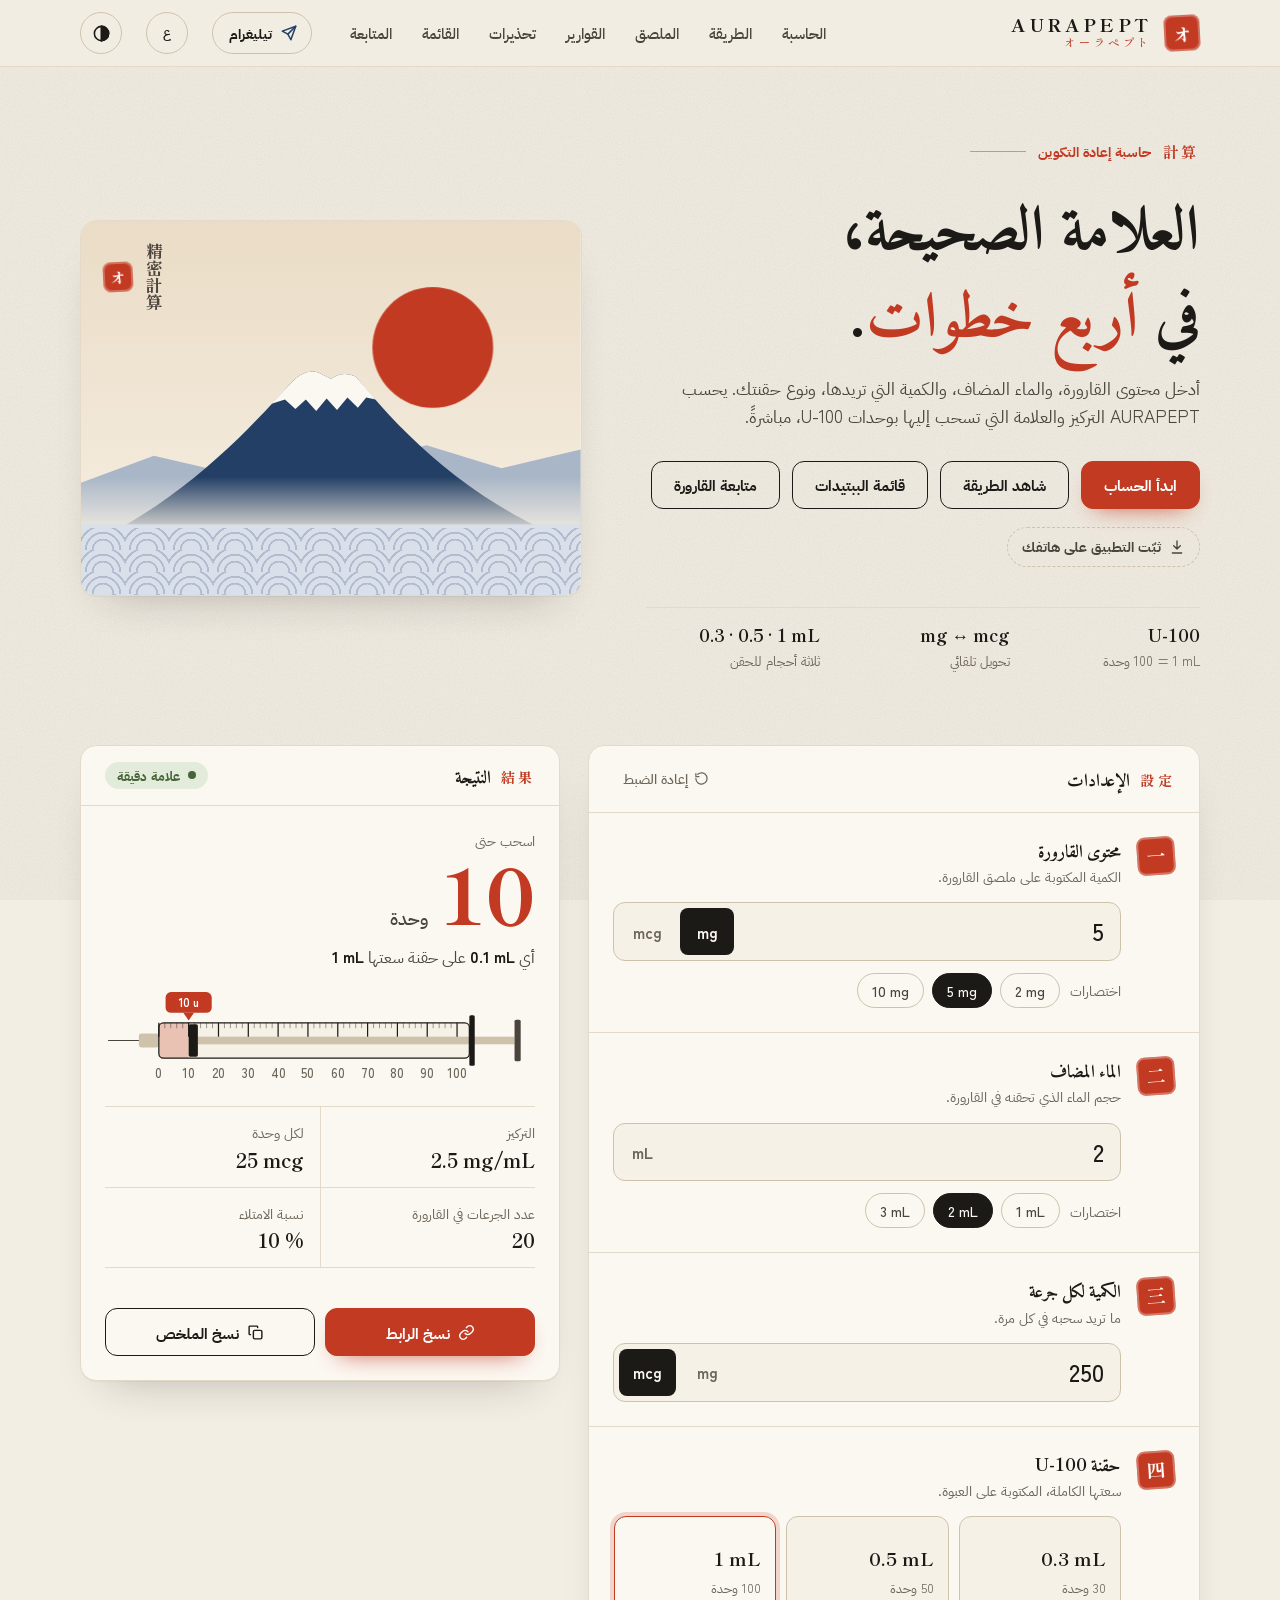
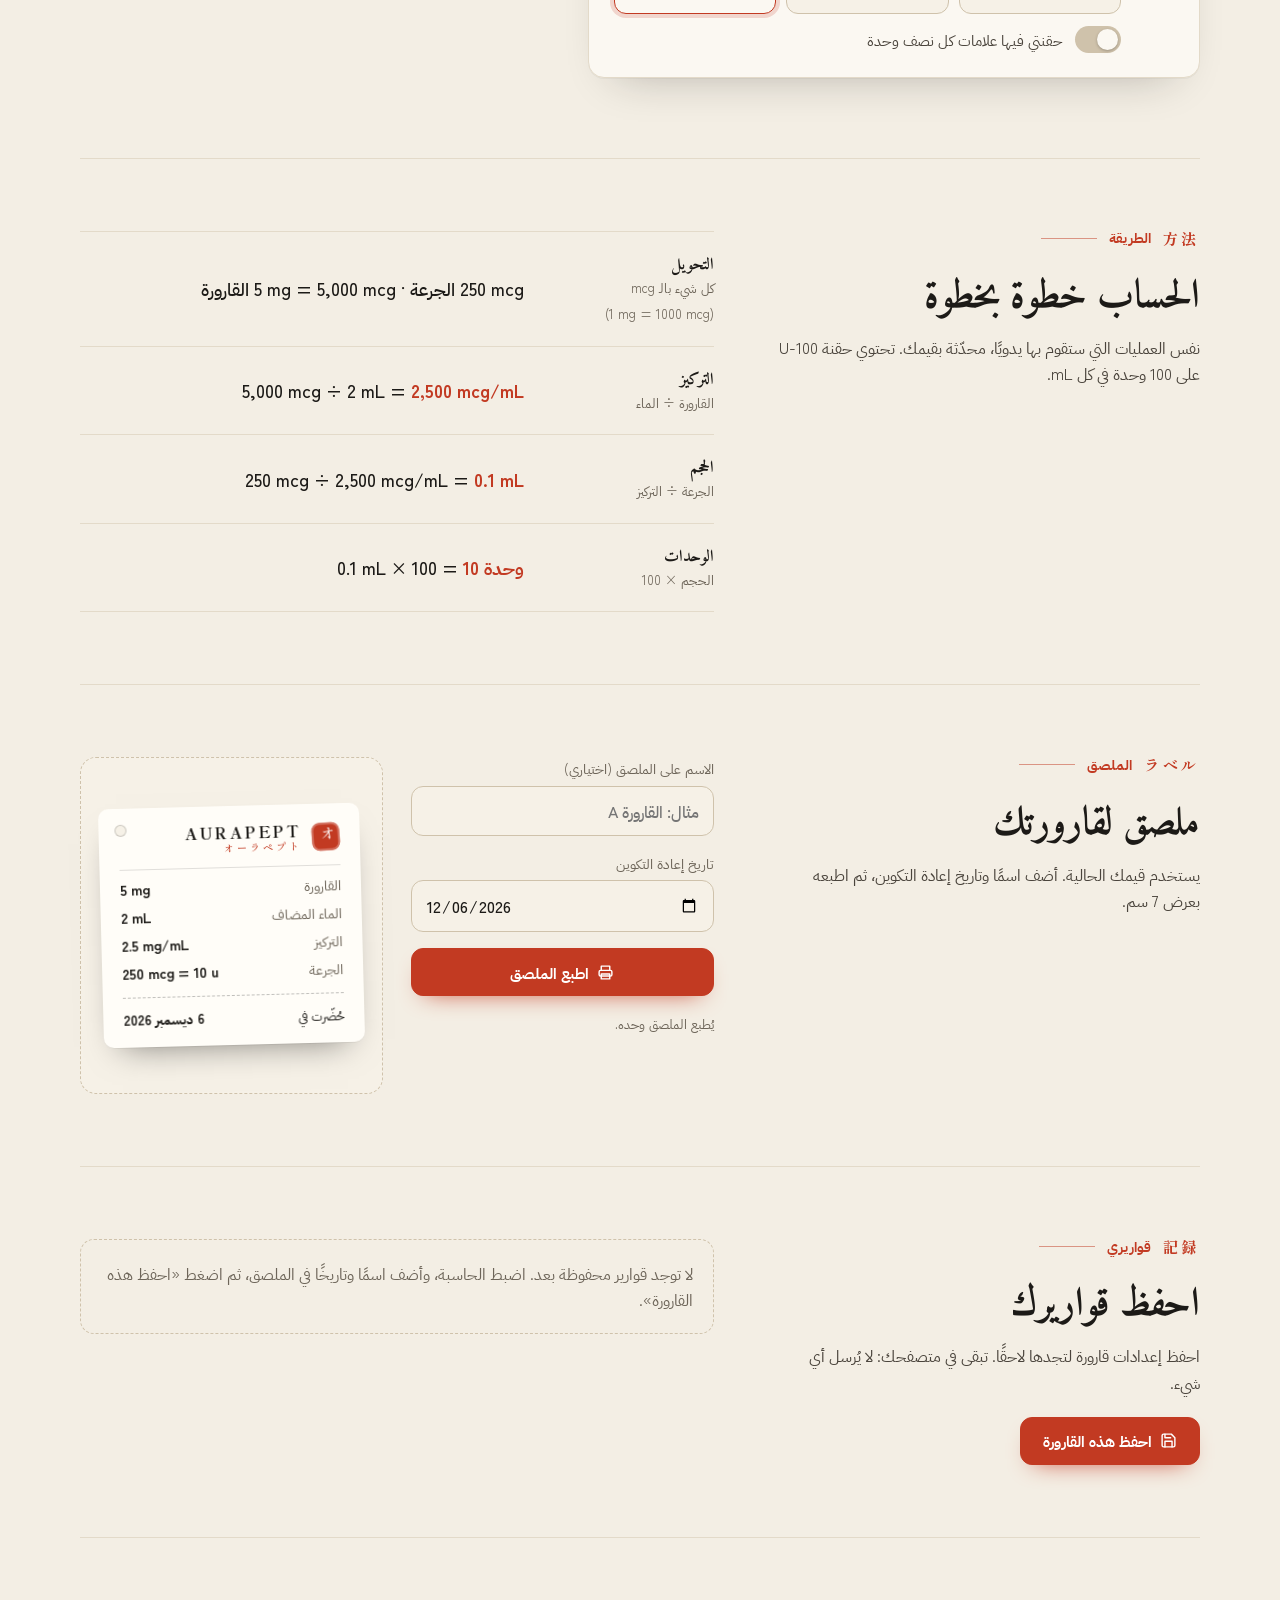
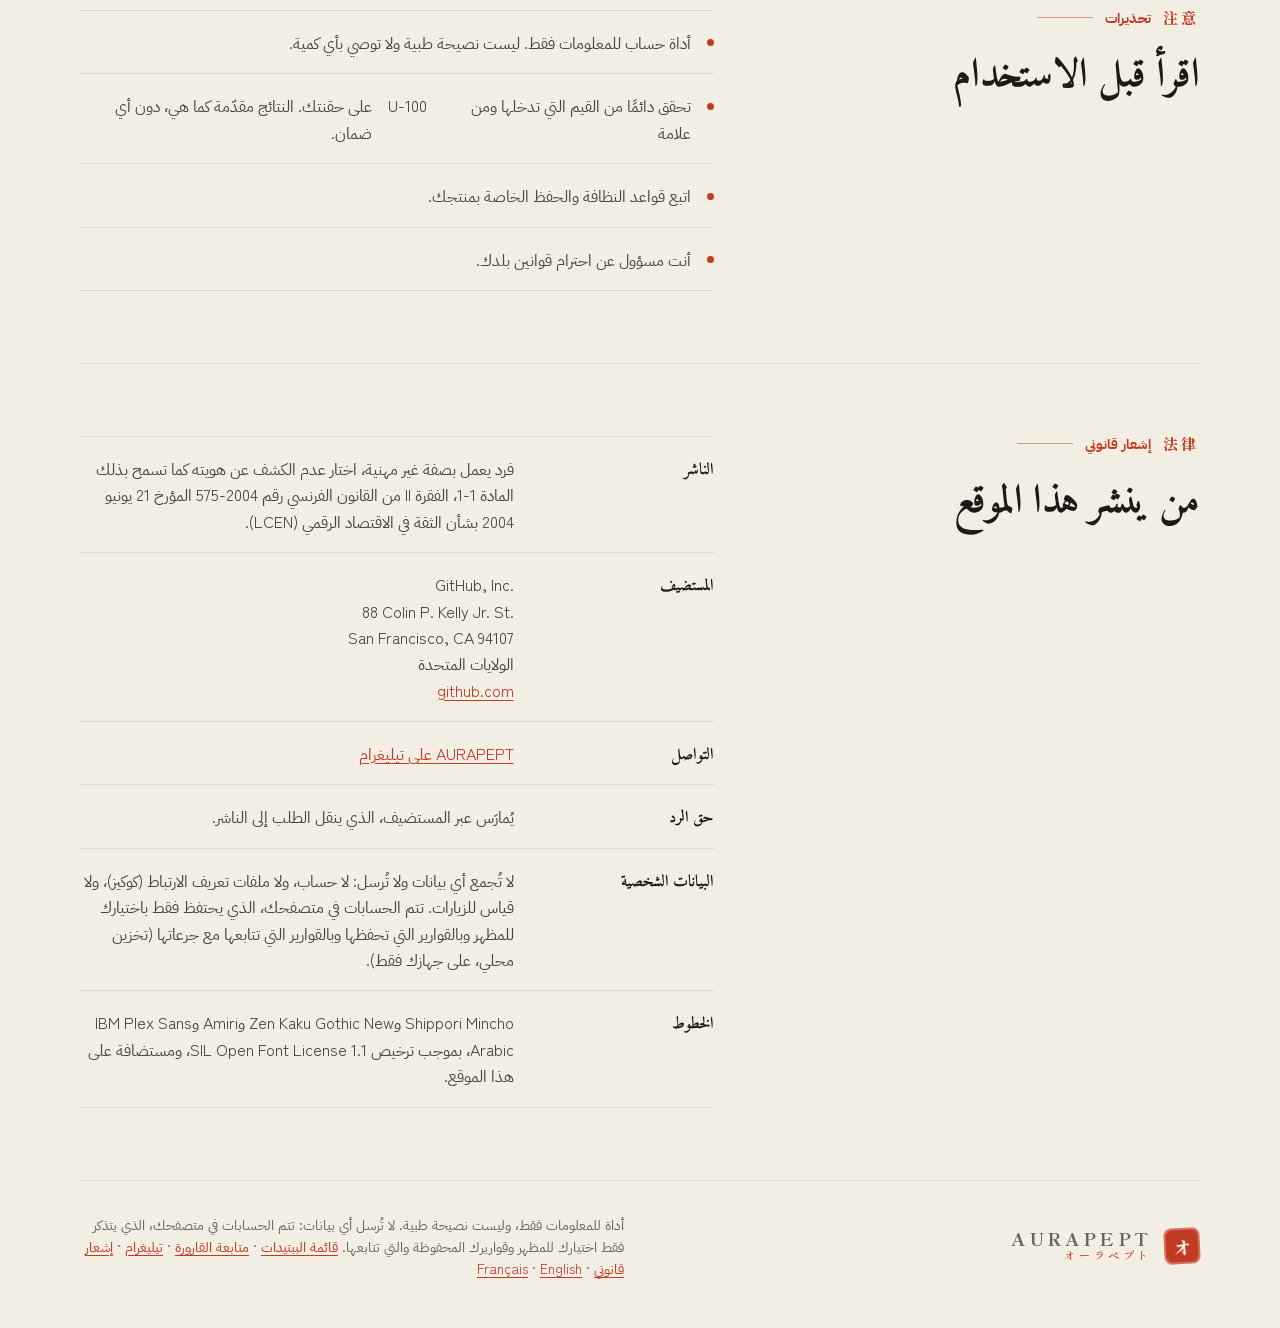
==== ar/index.html @ 14b3db2f "Nouvelle page « Suivi de fiole » (FR / EN / AR) : fiole interactive, prises et reste - /suivi/, /en/" ====
<!doctype html>
<html lang="ar" dir="rtl">
<head>
<meta charset="utf-8">
<meta name="viewport" content="width=device-width, initial-scale=1, viewport-fit=cover">
<title>AURAPEPT · الحاسبة</title>
<meta name="description" content="حاسبة AURAPEPT لإعادة تكوين الببتيدات: التركيز والعلامة التي يجب السحب إليها على حقنة U-100.">
<meta http-equiv="Content-Security-Policy" content="default-src 'none'; script-src 'self'; style-src 'self'; font-src 'self'; img-src 'self' data:; manifest-src 'self'; worker-src 'self'; base-uri 'none'; form-action 'none'; upgrade-insecure-requests">
<meta name="referrer" content="strict-origin-when-cross-origin">
<meta name="theme-color" content="#f3eee4" media="(prefers-color-scheme: light)">
<meta name="theme-color" content="#0f1117" media="(prefers-color-scheme: dark)">
<link rel="canonical" href="https://aurapept.github.io/ar/">
<link rel="alternate" hreflang="fr" href="https://aurapept.github.io/">
<link rel="alternate" hreflang="en" href="https://aurapept.github.io/en/">
<link rel="alternate" hreflang="ar" href="https://aurapept.github.io/ar/">
<link rel="alternate" hreflang="x-default" href="https://aurapept.github.io/">
<meta property="og:type" content="website">
<meta property="og:site_name" content="AURAPEPT">
<meta property="og:locale" content="ar_AR">
<meta property="og:locale:alternate" content="fr_FR">
<meta property="og:locale:alternate" content="en_US">
<meta property="og:title" content="AURAPEPT · حاسبة إعادة التكوين">
<meta property="og:description" content="العلامة الصحيحة على حقنة U-100 في أربع خطوات: التركيز والحجم والوحدات التي تسحبها.">
<meta property="og:url" content="https://aurapept.github.io/ar/">
<meta property="og:image" content="https://aurapept.github.io/assets/og-share-ar.png">
<meta property="og:image:type" content="image/png">
<meta property="og:image:width" content="1200">
<meta property="og:image:height" content="630">
<meta property="og:image:alt" content="شعار AURAPEPT وجبل فوجي عند شروق الشمس، حاسبة إعادة التكوين">
<meta name="twitter:card" content="summary_large_image">
<meta name="twitter:image" content="https://aurapept.github.io/assets/og-share-ar.png">
<link rel="icon" href="../assets/favicon-32.png" sizes="32x32" type="image/png">
<link rel="apple-touch-icon" href="../assets/apple-touch-icon.png">
<link rel="manifest" href="/ar/manifest.webmanifest">
<meta name="apple-mobile-web-app-title" content="AURAPEPT">
<meta name="mobile-web-app-capable" content="yes">
<meta name="apple-mobile-web-app-capable" content="yes">
<link rel="preload" href="../assets/fonts/ibm-plex-sans-arabic-400.woff2" as="font" type="font/woff2" crossorigin>
<link rel="preload" href="../assets/fonts/amiri-700.woff2" as="font" type="font/woff2" crossorigin>
<link rel="preload" href="../assets/fonts/shippori-mincho-800.woff2" as="font" type="font/woff2" crossorigin>
<script src="../assets/theme.js"></script>
<link rel="stylesheet" href="../assets/style.css">
</head>
<body>

<header class="topbar">
  <div class="wrap">
    <a class="brand" href="#top" aria-label="AURAPEPT، العودة إلى الأعلى">
      <span class="seal" aria-hidden="true">オ</span>
      <span><span class="brand-name">AURAPEPT</span><span class="brand-kana">オーラペプト</span></span>
    </a>
    <nav class="nav" aria-label="الأقسام">
      <a href="#calculateur">الحاسبة</a>
      <a href="#methode">الطريقة</a>
      <a href="#etiquette">الملصق</a>
      <a href="#flacons">القوارير</a>
      <a href="#avertissements">تحذيرات</a>
      <a href="peptides/">القائمة</a>
      <a href="suivi/">المتابعة</a>
    </nav>
    <a class="tg-btn" href="https://t.me/+9vQsCb7qMOgwNDRk" target="_blank" rel="noopener noreferrer" aria-label="انضم إلى AURAPEPT على تيليغرام (علامة تبويب جديدة)">
      <svg viewBox="0 0 24 24" aria-hidden="true"><path d="M21 3 10.5 13.5"/><path d="M21 3 14.5 21l-4-7.5L3 9.5 21 3Z"/></svg><span>تيليغرام</span>
    </a>
    <details class="lang" id="langMenu">
      <summary class="lang-btn" aria-label="اللغة: العربية. تغيير اللغة" title="تغيير اللغة">ع</summary>
      <ul class="lang-list">
        <li><a href="../" hreflang="fr" lang="fr">Français</a></li>
        <li><a href="../en/" hreflang="en" lang="en">English</a></li>
        <li><a href="./" hreflang="ar" lang="ar" dir="rtl" aria-current="page">العربية</a></li>
      </ul>
    </details>
    <button class="icon-btn" id="themeBtn" type="button" aria-label="المظهر"></button>
  </div>
</header>

<main class="wrap" id="top">
  <noscript><p class="noscript">تحتاج الحاسبة إلى JavaScript. فعّله في متصفحك لرؤية النتائج.</p></noscript>
  <section class="hero">
    <div>
      <p class="eyebrow"><span class="jp">計算</span>حاسبة إعادة التكوين</p>
      <h1>العلامة الصحيحة، في <em>أربع خطوات</em>.</h1>
      <p class="lead">أدخل محتوى القارورة، والماء المضاف، والكمية التي تريدها، ونوع حقنتك. يحسب AURAPEPT التركيز والعلامة التي تسحب إليها بوحدات <bdi dir="ltr">U-100</bdi>، مباشرةً.</p>
      <div class="cta" id="heroCta">
        <a class="btn btn-primary" href="#calculateur">ابدأ الحساب</a>
        <a class="btn" href="#methode">شاهد الطريقة</a>
        <a class="btn" href="peptides/">قائمة الببتيدات</a>
        <a class="btn" href="suivi/">متابعة القارورة</a>
      </div>
      <button class="install-btn" id="installBtn" type="button" hidden>
        <svg viewBox="0 0 24 24" fill="none" stroke="currentColor" stroke-width="2" stroke-linecap="round" stroke-linejoin="round" aria-hidden="true"><path d="M12 3v12M7 10l5 5 5-5"/><path d="M5 21h14"/></svg>
        ثبّت التطبيق على هاتفك
      </button>
      <ul class="facts">
        <li><b>U-100</b><span><bdi dir="ltr">1 mL</bdi> = 100 وحدة</span></li>
        <li><b>mg ↔ mcg</b><span>تحويل تلقائي</span></li>
        <li><b><bdi dir="ltr">0.3 · 0.5 · 1 mL</bdi></b><span>ثلاثة أحجام للحقن</span></li>
      </ul>
    </div>
    <figure class="art" aria-hidden="true">
      <svg viewBox="0 0 480 360" preserveAspectRatio="xMidYMax slice">
        <defs>
          <linearGradient id="sky" x1="0" y1="0" x2="0" y2="1">
            <stop offset="0" class="st-sky-top"/>
            <stop offset="1" class="st-sky-bottom"/>
          </linearGradient>
          <linearGradient id="mist" x1="0" y1="0" x2="0" y2="1">
            <stop offset="0" class="st-mist-0"/>
            <stop offset="1" class="st-mist-1"/>
          </linearGradient>
        </defs>
        <rect width="480" height="360" fill="url(#sky)"/>
        <circle class="sun" cx="338" cy="122" r="58"/>
        <path d="M0 252 L70 226 L130 240 L196 212 L262 234 L332 216 L404 238 L480 220 L480 300 L0 300 Z" class="ar-far"/>
        <path d="M30 300 C110 256 162 200 200 158 Q214 142 228 146 L240 152 Q252 144 264 150 C302 196 356 256 450 300 Z" class="ar-fuji"/>
        <path d="M200 158 Q214 142 228 146 L240 152 Q252 144 264 150 C270 157 276 164 283 172 L274 170 L266 180 L256 170 L246 182 L236 171 L226 183 L216 172 L206 181 L196 172 L183 176 C189 170 194 164 200 158 Z" class="ar-snow"/>
        <rect x="0" y="246" width="480" height="54" fill="url(#mist)"/>
        <rect x="0" y="292" width="480" height="68" class="ar-sea"/>
      </svg>
      <div class="waves"></div>
      <div class="art-tag"><span>精密計算</span><span class="seal">オ</span></div>
    </figure>
  </section>

  <section class="calc" id="calculateur" aria-label="الحاسبة">
    <div class="panel">
      <div class="panel-head">
        <h2 class="panel-title"><span class="jp">設定</span>الإعدادات</h2>
        <button class="link-btn" id="reset" type="button">
          <svg viewBox="0 0 24 24" fill="none" stroke="currentColor" stroke-width="2" stroke-linecap="round" stroke-linejoin="round" aria-hidden="true"><path d="M3 12a9 9 0 1 0 3-6.7"/><path d="M3 4v5h5"/></svg>
          إعادة الضبط
        </button>
      </div>
      <ol class="steps">
        <li class="step">
          <div class="step-top">
            <span class="hanko" aria-hidden="true">一</span>
            <div><h3 id="lblVial">محتوى القارورة</h3><p>الكمية المكتوبة على ملصق القارورة.</p></div>
          </div>
          <div class="step-body">
            <div class="field">
              <input id="vial" type="text" inputmode="decimal" autocomplete="off" value="5" aria-labelledby="lblVial">
              <div class="seg" data-group="vialUnit" role="group" aria-label="وحدة القارورة">
                <button type="button" data-v="mg" aria-pressed="true">mg</button>
                <button type="button" data-v="mcg" aria-pressed="false">mcg</button>
              </div>
            </div>
            <div class="chips">
              <span class="k">اختصارات</span>
              <button type="button" class="chip" data-preset="vial" data-value="2" data-unit="mg"><bdi dir="ltr">2 mg</bdi></button>
              <button type="button" class="chip" data-preset="vial" data-value="5" data-unit="mg"><bdi dir="ltr">5 mg</bdi></button>
              <button type="button" class="chip" data-preset="vial" data-value="10" data-unit="mg"><bdi dir="ltr">10 mg</bdi></button>
            </div>
          </div>
        </li>
        <li class="step">
          <div class="step-top">
            <span class="hanko" aria-hidden="true">二</span>
            <div><h3 id="lblWater">الماء المضاف</h3><p>حجم الماء الذي تحقنه في القارورة.</p></div>
          </div>
          <div class="step-body">
            <div class="field">
              <input id="water" type="text" inputmode="decimal" autocomplete="off" value="2" aria-labelledby="lblWater">
              <span class="suffix">mL</span>
            </div>
            <div class="chips">
              <span class="k">اختصارات</span>
              <button type="button" class="chip" data-preset="water" data-value="1"><bdi dir="ltr">1 mL</bdi></button>
              <button type="button" class="chip" data-preset="water" data-value="2"><bdi dir="ltr">2 mL</bdi></button>
              <button type="button" class="chip" data-preset="water" data-value="3"><bdi dir="ltr">3 mL</bdi></button>
            </div>
          </div>
        </li>
        <li class="step">
          <div class="step-top">
            <span class="hanko" aria-hidden="true">三</span>
            <div><h3 id="lblDose">الكمية لكل جرعة</h3><p>ما تريد سحبه في كل مرة.</p></div>
          </div>
          <div class="step-body">
            <div class="field">
              <input id="dose" type="text" inputmode="decimal" autocomplete="off" value="250" aria-labelledby="lblDose">
              <div class="seg" data-group="doseUnit" role="group" aria-label="وحدة الجرعة">
                <button type="button" data-v="mg" aria-pressed="false">mg</button>
                <button type="button" data-v="mcg" aria-pressed="true">mcg</button>
              </div>
            </div>
          </div>
        </li>
        <li class="step">
          <div class="step-top">
            <span class="hanko" aria-hidden="true">四</span>
            <div><h3>حقنة U-100</h3><p>سعتها الكاملة، المكتوبة على العبوة.</p></div>
          </div>
          <div class="step-body">
            <div class="syr-opts" data-group="syringe" role="group" aria-label="سعة الحقنة">
              <button type="button" class="syr-opt" data-v="0.3" aria-pressed="false">
                <span class="mini"><i></i></span><b><bdi dir="ltr">0.3 mL</bdi></b><span>30 وحدة</span>
              </button>
              <button type="button" class="syr-opt" data-v="0.5" aria-pressed="false">
                <span class="mini"><i></i></span><b><bdi dir="ltr">0.5 mL</bdi></b><span>50 وحدة</span>
              </button>
              <button type="button" class="syr-opt" data-v="1" aria-pressed="true">
                <span class="mini"><i></i></span><b><bdi dir="ltr">1 mL</bdi></b><span>100 وحدة</span>
              </button>
            </div>
            <label class="switch"><input id="half" type="checkbox"> حقنتي فيها علامات كل نصف وحدة</label>
          </div>
        </li>
      </ol>
    </div>

    <section class="panel result" id="resultat" aria-labelledby="resTitle">
      <div class="panel-head">
        <h2 class="panel-title" id="resTitle"><span class="jp">結果</span>النتيجة</h2>
        <span class="pill" id="status" data-tone="idle">في الانتظار</span>
      </div>
      <div class="result-body">
        <div>
          <p class="sr-only" id="srResult" aria-live="polite"></p>
          <p class="draw-k">اسحب حتى</p>
          <p class="big"><span id="units">—</span><small>وحدة</small></p>
          <p class="draw-sub">أي <b id="ml">—</b> على حقنة سعتها <b id="capText">1 mL</b></p>
        </div>
        <svg id="syr" viewBox="0 0 560 126" role="img" aria-labelledby="syrTitle">
          <title id="syrTitle">حقنة مملوءة حتى العلامة المحسوبة</title>
          <defs><clipPath id="barrelClip"><rect x="70" y="44" width="404" height="46" rx="6"/></clipPath></defs>
          <line x1="4" y1="67" x2="46" y2="67" class="needle"/>
          <rect x="44" y="58" width="26" height="18" rx="3" class="hub"/>
          <rect x="70" y="44" width="404" height="46" rx="6" class="barrel-bg"/>
          <g clip-path="url(#barrelClip)"><rect id="liquid" x="70" y="44" width="388" height="46" class="liquid"/></g>
          <g id="plunger">
            <rect x="82" y="62" width="412" height="10" class="rod"/>
            <rect x="494" y="40" width="8" height="54" rx="2" class="thumb"/>
            <rect x="70" y="46" width="12" height="42" rx="2" class="stopper"/>
          </g>
          <g id="scale"></g>
          <rect x="70" y="44" width="404" height="46" rx="6" class="barrel"/>
          <rect x="474" y="34" width="7" height="66" rx="2" class="flange"/>
          <g id="pointer"><path d="M70 41 l-7 -10 h14 z" class="marker-fill"/></g>
          <g id="marker">
            <rect id="markerBox" x="-26" y="4" width="52" height="27" rx="7" class="marker-fill"/>
            <text id="markerText" x="0" y="23" class="marker-text">—</text>
          </g>
        </svg>
        <dl class="stats">
          <div><dt>التركيز</dt><dd id="conc">—</dd></div>
          <div><dt>لكل وحدة</dt><dd id="perUnit">—</dd></div>
          <div><dt>عدد الجرعات في القارورة</dt><dd id="count">—</dd></div>
          <div><dt>نسبة الامتلاء</dt><dd id="fillPct">—</dd></div>
        </dl>
        <ul class="notes" id="notes" hidden></ul>
        <div class="actions">
          <button class="btn btn-primary" id="copyLink" type="button">
            <svg viewBox="0 0 24 24" fill="none" stroke="currentColor" stroke-width="2" stroke-linecap="round" stroke-linejoin="round" aria-hidden="true"><path d="M10 13a5 5 0 0 0 7.5.5l3-3a5 5 0 0 0-7-7l-1.7 1.7"/><path d="M14 11a5 5 0 0 0-7.5-.5l-3 3a5 5 0 0 0 7 7l1.7-1.7"/></svg>
            نسخ الرابط
          </button>
          <button class="btn" id="copySum" type="button">
            <svg viewBox="0 0 24 24" fill="none" stroke="currentColor" stroke-width="2" stroke-linecap="round" stroke-linejoin="round" aria-hidden="true"><rect x="9" y="9" width="12" height="12" rx="2"/><path d="M5 15H4a1 1 0 0 1-1-1V4a1 1 0 0 1 1-1h10a1 1 0 0 1 1 1v1"/></svg>
            نسخ الملخص
          </button>
        </div>
      </div>
    </section>
  </section>

  <section class="section" id="methode">
    <div>
      <p class="eyebrow"><span class="jp">方法</span>الطريقة</p>
      <h2>الحساب خطوة بخطوة</h2>
      <p class="intro">نفس العمليات التي ستقوم بها يدويًا، محدّثة بقيمك. تحتوي حقنة <bdi dir="ltr">U-100</bdi> على 100 وحدة في كل mL.</p>
    </div>
    <ol class="method">
      <li><div class="lbl"><b>التحويل</b><span>كل شيء بالـ mcg (<bdi dir="ltr">1 mg = 1000 mcg</bdi>)</span></div><div class="eq" id="m1">—</div></li>
      <li><div class="lbl"><b>التركيز</b><span>القارورة ÷ الماء</span></div><div class="eq" id="m2">—</div></li>
      <li><div class="lbl"><b>الحجم</b><span>الجرعة ÷ التركيز</span></div><div class="eq" id="m3">—</div></li>
      <li><div class="lbl"><b>الوحدات</b><span>الحجم × 100</span></div><div class="eq" id="m4">—</div></li>
    </ol>
  </section>

  <section class="section" id="etiquette">
    <div>
      <p class="eyebrow"><span class="jp">ラベル</span>الملصق</p>
      <h2>ملصق لقارورتك</h2>
      <p class="intro">يستخدم قيمك الحالية. أضف اسمًا وتاريخ إعادة التكوين، ثم اطبعه بعرض 7 سم.</p>
    </div>
    <div class="label-grid">
      <div class="label-tools">
        <div>
          <label for="labelName">الاسم على الملصق (اختياري)</label>
          <input class="text-field" id="labelName" type="text" maxlength="40" placeholder="مثال: القارورة A" autocomplete="off">
        </div>
        <div>
          <label for="date">تاريخ إعادة التكوين</label>
          <input class="text-field" id="date" type="date">
        </div>
        <button class="btn btn-primary" id="print" type="button">
          <svg viewBox="0 0 24 24" fill="none" stroke="currentColor" stroke-width="2" stroke-linecap="round" stroke-linejoin="round" aria-hidden="true"><path d="M6 9V3h12v6"/><rect x="3" y="9" width="18" height="8" rx="2"/><path d="M6 14h12v7H6z"/></svg>
          اطبع الملصق
        </button>
        <p class="hint">يُطبع الملصق وحده.</p>
      </div>
      <div class="label-stage">
        <div class="label-card" id="labelCard">
          <div class="label-brand">
            <span class="seal" aria-hidden="true">オ</span>
            <div><b>AURAPEPT</b><span>オーラペプト</span></div>
          </div>
          <p class="label-name" id="lName" hidden></p>
          <dl>
            <dt>القارورة</dt><dd id="lVial">—</dd>
            <dt>الماء المضاف</dt><dd id="lWater">—</dd>
            <dt>التركيز</dt><dd id="lConc">—</dd>
            <dt>الجرعة</dt><dd id="lDraw">—</dd>
          </dl>
          <div class="label-date"><span>حُضّرت في</span><b id="lDate">__/__/____</b></div>
        </div>
      </div>
    </div>
  </section>

  <section class="section" id="flacons">
    <div>
      <p class="eyebrow"><span class="jp">記録</span>قواريري</p>
      <h2>احفظ قواريرك</h2>
      <p class="intro">احفظ إعدادات قارورة لتجدها لاحقًا. تبقى في متصفحك: لا يُرسل أي شيء.</p>
      <button class="btn btn-primary" id="saveVial" type="button">
        <svg viewBox="0 0 24 24" fill="none" stroke="currentColor" stroke-width="2" stroke-linecap="round" stroke-linejoin="round" aria-hidden="true"><path d="M19 21H5a2 2 0 0 1-2-2V5a2 2 0 0 1 2-2h11l5 5v11a2 2 0 0 1-2 2z"/><path d="M17 21v-8H7v8M7 3v5h8"/></svg>
        احفظ هذه القارورة
      </button>
    </div>
    <div class="vials">
      <ul class="vial-list" id="vialList"></ul>
      <p class="vial-empty" id="vialEmpty">لا توجد قوارير محفوظة بعد. اضبط الحاسبة، وأضف اسمًا وتاريخًا في الملصق، ثم اضغط «احفظ هذه القارورة».</p>
    </div>
  </section>

  <section class="section" id="avertissements">
    <div>
      <p class="eyebrow"><span class="jp">注意</span>تحذيرات</p>
      <h2>اقرأ قبل الاستخدام</h2>
    </div>
    <ul class="warn-list">
      <li>أداة حساب للمعلومات فقط. ليست نصيحة طبية ولا توصي بأي كمية.</li>
      <li>تحقق دائمًا من القيم التي تدخلها ومن علامة <bdi dir="ltr">U-100</bdi> على حقنتك. النتائج مقدّمة كما هي، دون أي ضمان.</li>
      <li>اتبع قواعد النظافة والحفظ الخاصة بمنتجك.</li>
      <li>أنت مسؤول عن احترام قوانين بلدك.</li>
    </ul>
  </section>

  <section class="section" id="mentions">
    <div>
      <p class="eyebrow"><span class="jp">法律</span>إشعار قانوني</p>
      <h2>من ينشر هذا الموقع</h2>
    </div>
    <dl class="legal">
      <div><dt>الناشر</dt><dd>فرد يعمل بصفة غير مهنية، اختار عدم الكشف عن هويته كما تسمح بذلك المادة 1-1، الفقرة II من القانون الفرنسي رقم 2004-575 المؤرخ 21 يونيو 2004 بشأن الثقة في الاقتصاد الرقمي (LCEN).</dd></div>
      <div><dt>المستضيف</dt><dd><span dir="ltr">GitHub, Inc.<br>88 Colin P. Kelly Jr. St.<br>San Francisco, CA 94107</span><br>الولايات المتحدة<br><a href="https://github.com/">github.com</a></dd></div>
      <div><dt>التواصل</dt><dd><a href="https://t.me/+9vQsCb7qMOgwNDRk" target="_blank" rel="noopener noreferrer">AURAPEPT على تيليغرام</a></dd></div>
      <div><dt>حق الرد</dt><dd>يُمارَس عبر المستضيف، الذي ينقل الطلب إلى الناشر.</dd></div>
      <div><dt>البيانات الشخصية</dt><dd>لا تُجمع أي بيانات ولا تُرسل: لا حساب، ولا ملفات تعريف الارتباط (كوكيز)، ولا قياس للزيارات. تتم الحسابات في متصفحك، الذي يحتفظ فقط باختيارك للمظهر وبالقوارير التي تحفظها وبالقوارير التي تتابعها مع جرعاتها (تخزين محلي، على جهازك فقط).</dd></div>
      <div><dt>الخطوط</dt><dd>Shippori Mincho وZen Kaku Gothic New وAmiri وIBM Plex Sans Arabic، بموجب ترخيص SIL Open Font License 1.1، ومستضافة على هذا الموقع.</dd></div>
    </dl>
  </section>

  <footer class="footer">
    <div class="brand">
      <span class="seal" aria-hidden="true">オ</span>
      <span><span class="brand-name">AURAPEPT</span><span class="brand-kana">オーラペプト</span></span>
    </div>
    <p class="footer-note">أداة للمعلومات فقط، وليست نصيحة طبية. لا تُرسل أي بيانات: تتم الحسابات في متصفحك، الذي يتذكر فقط اختيارك للمظهر وقواريرك المحفوظة والتي تتابعها. <a href="peptides/">قائمة الببتيدات</a> · <a href="suivi/">متابعة القارورة</a> · <a href="https://t.me/+9vQsCb7qMOgwNDRk" target="_blank" rel="noopener noreferrer">تيليغرام</a> · <a href="#mentions">إشعار قانوني</a> · <a href="../" hreflang="fr" lang="fr">Français</a> · <a href="../en/" hreflang="en" lang="en">English</a></p>
  </footer>
</main>

<section class="dock is-hidden" id="dock" aria-label="نتيجة سريعة">
  <div><span class="k">اسحب</span><b id="dockUnits">—</b><span class="ml" id="dockMl"></span></div>
  <a href="#resultat">عرض التفاصيل</a>
</section>
<div class="toast" id="toast" role="status" aria-live="polite"></div>

<script src="../assets/app.js"></script>
</body>
</html>
---- assets/style.css ----
@font-face { font-family: "Shippori Mincho"; font-style: normal; font-weight: 500; font-display: swap; src: url("fonts/shippori-mincho-500.woff2") format("woff2"); }
  @font-face { font-family: "Shippori Mincho"; font-style: normal; font-weight: 700; font-display: swap; src: url("fonts/shippori-mincho-700.woff2") format("woff2"); }
  @font-face { font-family: "Shippori Mincho"; font-style: normal; font-weight: 800; font-display: swap; src: url("fonts/shippori-mincho-800.woff2") format("woff2"); }
  @font-face { font-family: "Zen Kaku Gothic New"; font-style: normal; font-weight: 400; font-display: swap; src: url("fonts/zen-kaku-gothic-new-400.woff2") format("woff2"); }
  @font-face { font-family: "Zen Kaku Gothic New"; font-style: normal; font-weight: 500; font-display: swap; src: url("fonts/zen-kaku-gothic-new-500.woff2") format("woff2"); }
  @font-face { font-family: "Zen Kaku Gothic New"; font-style: normal; font-weight: 700; font-display: swap; src: url("fonts/zen-kaku-gothic-new-700.woff2") format("woff2"); }

  /* Mise en page : en-tête éditorial (texte + estampe), puis l'instrument en deux colonnes
     (réglages | résultat collant) ; sur mobile, une barre de résultat reste en bas d'écran. */
  :root {
    --washi: #f3eee4; --paper: #fbf8f2; --field: #f6f1e7;
    --sumi: #1c1a17; --sumi-2: #4a443c; --muted: #6d6559;
    --line: #e3dac9; --line-strong: #cfc2ab;
    --shu: #c23a22; --shu-hover: #a92f1a; --shu-ink: #ffffff; --shu-soft: #f6e3db;
    --ai: #233f66; --kin: #835c0e; --kin-soft: #f4e9d0; --matcha: #46663a; --matcha-soft: #e3ebda;
    --ring: rgba(194, 58, 34, .18); --bar: rgba(243, 238, 228, .82);
    --sky-top: #eadcc6; --sky-bottom: #f7f0e4; --sun: #c23a22; --fuji: #233f66; --fuji-far: #a9b6c7;
    --snow: #fbf8f2; --sea: #d9e0ea; --wave: rgba(35, 63, 102, .22);
    --tag: #fffdf8; --tag-ink: #1c1a17; --tag-muted: #6d6559; --dock-accent: #ff8f75;
    --shadow: 0 1px 0 rgba(28, 26, 23, .04), 0 22px 44px -28px rgba(28, 26, 23, .32);
    --grain: .07;
    --f-display: "Shippori Mincho", "Hiragino Mincho ProN", "Yu Mincho", Georgia, serif;
    --f-body: "Zen Kaku Gothic New", "Hiragino Sans", "Yu Gothic", system-ui, sans-serif;
    --r: 16px;
    color-scheme: light;
  }
  @media (prefers-color-scheme: dark) {
    :root:not([data-theme="light"]) {
      --washi: #0f1117; --paper: #161922; --field: #1c202a;
      --sumi: #eee7d9; --sumi-2: #cdc4b4; --muted: #9f9788;
      --line: #282c38; --line-strong: #3b404f;
      --shu: #ee6a4f; --shu-hover: #f48369; --shu-ink: #1a0d09; --shu-soft: #33201b;
      --ai: #93b3e0; --kin: #e2b052; --kin-soft: #2d2615; --matcha: #a3c78a; --matcha-soft: #1d2819;
      --ring: rgba(238, 106, 79, .26); --bar: rgba(15, 17, 23, .8);
      --sky-top: #121828; --sky-bottom: #1d2436; --sun: #e2583f; --fuji: #2d4870; --fuji-far: #1f2a40;
      --snow: #e8e2d6; --sea: #141c2b; --wave: rgba(147, 179, 224, .2);
      --tag: #fffdf8; --tag-ink: #1c1a17; --tag-muted: #6d6559; --dock-accent: #b8321b;
      --shadow: 0 1px 0 rgba(0, 0, 0, .3), 0 22px 44px -26px rgba(0, 0, 0, .8);
      --grain: .05;
      color-scheme: dark;
    }
  }
  :root[data-theme="dark"] {
    --washi: #0f1117; --paper: #161922; --field: #1c202a;
    --sumi: #eee7d9; --sumi-2: #cdc4b4; --muted: #9f9788;
    --line: #282c38; --line-strong: #3b404f;
    --shu: #ee6a4f; --shu-hover: #f48369; --shu-ink: #1a0d09; --shu-soft: #33201b;
    --ai: #93b3e0; --kin: #e2b052; --kin-soft: #2d2615; --matcha: #a3c78a; --matcha-soft: #1d2819;
    --ring: rgba(238, 106, 79, .26); --bar: rgba(15, 17, 23, .8);
    --sky-top: #121828; --sky-bottom: #1d2436; --sun: #e2583f; --fuji: #2d4870; --fuji-far: #1f2a40;
    --snow: #e8e2d6; --sea: #141c2b; --wave: rgba(147, 179, 224, .2);
    --tag: #fffdf8; --tag-ink: #1c1a17; --tag-muted: #6d6559; --dock-accent: #b8321b;
    --shadow: 0 1px 0 rgba(0, 0, 0, .3), 0 22px 44px -26px rgba(0, 0, 0, .8);
    --grain: .05;
    color-scheme: dark;
  }

  * { box-sizing: border-box; }
  html { -webkit-text-size-adjust: 100%; }
  @media (prefers-reduced-motion: no-preference) { html { scroll-behavior: smooth; } }
  body {
    margin: 0; background: var(--washi); color: var(--sumi);
    font: 400 16px/1.65 var(--f-body); -webkit-font-smoothing: antialiased;
  }
  body::after { /* grain du papier */
    content: ""; position: fixed; inset: 0; z-index: -1; pointer-events: none; opacity: var(--grain);
    background-image: url("data:image/svg+xml,%3Csvg xmlns='http://www.w3.org/2000/svg' width='180' height='180'%3E%3Cfilter id='n'%3E%3CfeTurbulence type='fractalNoise' baseFrequency='.85' numOctaves='2' stitchTiles='stitch'/%3E%3CfeColorMatrix values='0 0 0 0 0 0 0 0 0 0 0 0 0 0 0 0 0 0 .8 0'/%3E%3C/filter%3E%3Crect width='100%25' height='100%25' filter='url(%23n)'/%3E%3C/svg%3E");
  }
  :focus-visible { outline: 2px solid var(--shu); outline-offset: 3px; }
  .wrap {
    max-width: 1160px; margin: 0 auto;
    padding-left: max(20px, env(safe-area-inset-left, 0px));
    padding-right: max(20px, env(safe-area-inset-right, 0px));
  }
  .jp { font-family: var(--f-display); }

  /* Barre du haut */
  .topbar {
    position: sticky; top: 0; z-index: 50; background: var(--bar);
    -webkit-backdrop-filter: saturate(1.3) blur(14px); backdrop-filter: saturate(1.3) blur(14px);
    border-bottom: 1px solid var(--line);
    padding-top: env(safe-area-inset-top, 0px);
  }
  .topbar .wrap { display: flex; align-items: center; gap: 24px; height: 66px; }
  .brand { display: flex; align-items: center; gap: 12px; color: inherit; text-decoration: none; }
  .seal {
    width: 36px; height: 36px; flex: none; display: grid; place-items: center;
    border-radius: 8px; background: var(--shu); color: var(--shu-ink);
    font: 800 19px/1 var(--f-display); transform: rotate(-3deg);
    box-shadow: inset 0 0 0 2px rgba(255, 255, 255, .28);
  }
  .brand-name { display: block; font: 800 1.12rem/1.1 var(--f-display); letter-spacing: .2em; }
  .brand-kana { display: block; font: 500 .7rem/1.4 var(--f-display); letter-spacing: .32em; color: var(--shu); }
  .nav { margin-inline-start: auto; display: flex; gap: 2px; }
  .nav a {
    color: var(--sumi-2); text-decoration: none; font-size: .92rem; font-weight: 500;
    padding: 8px 14px; border-radius: 999px; transition: background .15s, color .15s;
  }
  .nav a:hover { background: var(--field); color: var(--sumi); }
  .icon-btn {
    width: 42px; height: 42px; flex: none; display: grid; place-items: center; cursor: pointer;
    border: 1px solid var(--line-strong); border-radius: 50%; background: transparent; color: var(--sumi);
    transition: background .15s;
  }
  .icon-btn:hover { background: var(--field); }
  .icon-btn svg { width: 19px; height: 19px; }
  .tg-btn {
    display: inline-flex; align-items: center; gap: 8px; flex: none; height: 42px; padding-block: 0; padding-inline: 13px 16px;
    border: 1px solid var(--line-strong); border-radius: 999px; color: var(--sumi); text-decoration: none;
    font: 700 .9rem/1 var(--f-body); transition: background .15s;
  }
  @media (hover: hover) { .tg-btn:hover { background: var(--field); } }
  .tg-btn svg { width: 18px; height: 18px; fill: none; stroke: var(--ai); stroke-width: 2; stroke-linecap: round; stroke-linejoin: round; }
  /* Menu des langues (FR / EN / عربي) */
  .lang { position: relative; flex: none; }
  .lang-btn {
    width: 42px; height: 42px; flex: none; display: grid; place-items: center; cursor: pointer; list-style: none;
    border: 1px solid var(--line-strong); border-radius: 50%; color: var(--sumi); text-decoration: none;
    font: 700 .76rem/1 var(--f-body); letter-spacing: .06em; transition: background .15s;
  }
  .lang-btn::-webkit-details-marker { display: none; }
  .lang[open] .lang-btn, .lang-btn:hover { background: var(--field); }
  .lang-list {
    position: absolute; z-index: 70; top: calc(100% + 8px); inset-inline-end: 0; min-width: 168px;
    margin: 0; padding: 6px; list-style: none; border: 1px solid var(--line-strong); border-radius: 14px;
    background: var(--paper); box-shadow: var(--shadow);
  }
  .lang-list a {
    display: flex; justify-content: space-between; align-items: center; gap: 12px; min-height: 44px; padding: 0 12px;
    border-radius: 9px; color: var(--sumi); text-decoration: none; font-weight: 500;
  }
  .lang-list a:hover { background: var(--field); }
  .lang-list a[aria-current] { color: var(--shu-hover); font-weight: 700; }
  .lang-list a[aria-current]::after { content: "✓"; }
  @media (max-width: 1180px) { .nav a { padding: 8px 10px; font-size: .88rem; } }
  /* Tablettes : 7 liens dans le menu, Telegram passe en icône seule pour laisser la place */
  @media (min-width: 981px) and (max-width: 1180px) {
    .topbar .wrap { gap: 14px; }
    .nav a { padding: 8px 7px; }
    .tg-btn { width: 42px; padding: 0; justify-content: center; }
    .tg-btn span { display: none; }
  }
  @media (max-width: 980px) { .nav { display: none; } .tg-btn { margin-inline-start: auto; } .topbar .wrap { gap: 10px; } }
  @media (max-width: 440px) { .tg-btn { width: 42px; padding: 0; justify-content: center; } .tg-btn span { display: none; } }
  @media (max-width: 360px) {
    .brand { gap: 9px; }
    .brand-name { letter-spacing: .12em; }
    .tg-btn, .icon-btn, .lang-btn { width: 40px; height: 40px; }
  }
  /* Très petits écrans (320 px) : boutons un peu plus serrés pour que Telegram, langue et thème tiennent */
  @media (max-width: 340px) {
    .topbar .wrap { gap: 6px; }
    .tg-btn, .icon-btn, .lang-btn { width: 38px; height: 38px; }
    .seal { width: 32px; height: 32px; font-size: 17px; }
    .brand-name { font-size: 1rem; letter-spacing: .08em; }
  }
  /* En dessous de 310 px, le changement de langue reste dans le pied de page */
  @media (max-width: 309px) { .topbar .lang { display: none; } }
  @media (max-width: 300px) {
    .seal { width: 32px; height: 32px; font-size: 17px; }
    .brand-name { font-size: 1rem; letter-spacing: .08em; }
    .brand-kana { letter-spacing: .2em; }
  }

  /* En-tête éditorial */
  .hero {
    display: grid; grid-template-columns: minmax(0, 1.05fr) minmax(0, .95fr);
    gap: clamp(32px, 5vw, 72px); align-items: center;
    padding-block: clamp(36px, 6vw, 80px) clamp(36px, 5vw, 64px);
  }
  .eyebrow {
    display: flex; align-items: center; gap: 12px; margin: 0;
    font: 700 .76rem/1 var(--f-body); letter-spacing: .18em; text-transform: uppercase; color: var(--shu);
  }
  .eyebrow .jp { font-size: .95rem; font-weight: 700; letter-spacing: .24em; text-transform: none; }
  .eyebrow::after { content: ""; flex: 0 1 56px; height: 1px; background: currentColor; opacity: .5; }
  h1 {
    margin: 20px 0; font: 800 clamp(2.4rem, 5.4vw, 3.9rem)/1.06 var(--f-display);
    letter-spacing: -.015em; text-wrap: balance;
  }
  h1 em { font-style: normal; color: var(--shu); }
  .lead { margin: 0 0 30px; max-width: 33rem; font-size: 1.08rem; color: var(--sumi-2); }
  .cta { display: flex; flex-wrap: wrap; gap: 12px; }
  .install-btn {
    display: inline-flex; align-items: center; gap: 8px; margin-top: 18px; padding: 8px 14px; cursor: pointer;
    border: 1px dashed var(--line-strong); border-radius: 999px; background: transparent; color: var(--sumi-2);
    font: 600 .88rem var(--f-body);
  }
  .install-btn svg { width: 16px; height: 16px; }
  @media (hover: hover) { .install-btn:hover { border-style: solid; border-color: var(--sumi); color: var(--sumi); } }
  .install-btn[hidden] { display: none; }
  .facts {
    list-style: none; margin: 40px 0 0; padding: 0; border-top: 1px solid var(--line);
    display: grid; grid-template-columns: repeat(3, minmax(0, 1fr)); gap: 16px;
  }
  .facts li { padding-top: 16px; }
  .facts b { display: block; font: 700 1.08rem/1.3 var(--f-display); }
  .facts span { font-size: .84rem; color: var(--muted); }
  .art {
    position: relative; margin: 0; aspect-ratio: 4 / 3; max-width: 100%;
    border-radius: var(--r); overflow: hidden; border: 1px solid var(--line); box-shadow: var(--shadow);
    background: var(--sky-bottom);
  }
  .art svg { display: block; width: 100%; height: 100%; }
  .st-sky-top { stop-color: var(--sky-top); }
  .st-sky-bottom { stop-color: var(--sky-bottom); }
  .st-mist-0 { stop-color: var(--sky-bottom); stop-opacity: 0; }
  .st-mist-1 { stop-color: var(--sky-bottom); stop-opacity: .9; }
  .art .sun { fill: var(--sun); }
  .ar-far { fill: var(--fuji-far); }
  .ar-fuji { fill: var(--fuji); }
  .ar-snow { fill: var(--snow); }
  .ar-sea { fill: var(--sea); }
  .art .sun { transform-box: fill-box; transform-origin: center; animation: rise 1.8s cubic-bezier(.2, .7, .2, 1) both; }
  @keyframes rise { from { transform: translateY(34px); opacity: .45; } to { transform: none; opacity: 1; } }
  .waves {
    position: absolute; left: 0; right: 0; bottom: 0; height: 18%;
    background-image: radial-gradient(circle at 50% 100%,
      transparent 30%, var(--wave) 31%, var(--wave) 36%, transparent 37%,
      transparent 52%, var(--wave) 53%, var(--wave) 58%, transparent 59%,
      transparent 74%, var(--wave) 75%, var(--wave) 80%, transparent 81%);
    background-size: 44px 22px;
    animation: drift 14s linear infinite;
  }
  @keyframes drift { to { background-position: 44px 0; } }
  .art-tag {
    position: absolute; top: 22px; left: 22px; display: flex; flex-direction: column; align-items: center; gap: 12px;
    writing-mode: vertical-rl; font: 700 1.05rem/1 var(--f-display); letter-spacing: .4em; color: var(--sumi-2);
  }
  .art-tag .seal { writing-mode: horizontal-tb; width: 30px; height: 30px; font-size: 16px; }
  @media (max-width: 900px) {
    .hero { grid-template-columns: 1fr; }
    .art { aspect-ratio: 16 / 10; }
  }
  @media (max-width: 560px) {
    .facts { grid-template-columns: 1fr; gap: 0; }
    .facts li { display: flex; justify-content: space-between; align-items: baseline; gap: 12px; padding: 12px 0; border-bottom: 1px solid var(--line); }
    .facts span { text-align: end; }
    .art-tag { font-size: .9rem; top: 16px; left: 16px; }
  }

  /* Boutons */
  .btn {
    display: inline-flex; align-items: center; justify-content: center; gap: 8px;
    min-height: 48px; padding: 0 22px; border-radius: 12px; cursor: pointer;
    border: 1px solid var(--sumi); background: transparent; color: var(--sumi);
    font: 700 .95rem/1 var(--f-body); text-decoration: none;
    transition: background .15s, transform .15s, box-shadow .15s;
  }
  @media (hover: hover) { .btn:hover { background: var(--field); } }
  .btn:active { transform: translateY(1px); }
  .btn svg { width: 17px; height: 17px; flex: none; }
  .btn-primary { background: var(--shu); border-color: var(--shu); color: var(--shu-ink); box-shadow: 0 10px 24px -14px var(--shu); }
  @media (hover: hover) { .btn-primary:hover { background: var(--shu-hover); border-color: var(--shu-hover); } }

  /* Instrument */
  .calc {
    display: grid; grid-template-columns: minmax(0, 1.12fr) minmax(0, .88fr);
    gap: 28px; align-items: start; padding-block: 8px 80px; scroll-margin-top: 84px;
  }
  .calc > *, .hero > *, .section > * { min-width: 0; }
  @media (max-width: 900px) { .calc { grid-template-columns: minmax(0, 1fr); gap: 20px; } }
  .panel { background: var(--paper); border: 1px solid var(--line); border-radius: var(--r); box-shadow: var(--shadow); }
  .panel-head {
    display: flex; flex-wrap: wrap; align-items: center; justify-content: space-between; gap: 8px 12px;
    padding: 16px 24px; border-bottom: 1px solid var(--line);
  }
  .panel-title { margin: 0; display: flex; align-items: baseline; gap: 10px; font: 700 1.12rem/1.2 var(--f-display); }
  .panel-title .jp { color: var(--shu); font-size: .88rem; letter-spacing: .24em; }
  .link-btn {
    display: inline-flex; align-items: center; gap: 6px; padding: 6px 10px; border-radius: 8px;
    border: 0; background: none; color: var(--muted); font: 500 .88rem var(--f-body); cursor: pointer;
  }
  .link-btn:hover { color: var(--sumi); background: var(--field); }
  .link-btn svg { width: 15px; height: 15px; }

  .steps { list-style: none; margin: 0; padding: 0; }
  .step { padding: 24px; display: flex; flex-direction: column; gap: 14px; }
  .step + .step { border-top: 1px solid var(--line); }
  .step-top { display: flex; gap: 16px; align-items: flex-start; }
  .hanko {
    width: 38px; height: 38px; flex: none; display: grid; place-items: center;
    border-radius: 8px; background: var(--shu); color: var(--shu-ink);
    font: 800 1.2rem/1 var(--f-display); transform: rotate(-4deg);
    box-shadow: inset 0 0 0 2px rgba(255, 255, 255, .3);
  }
  .step h3 { margin: 0; font: 700 1.1rem/1.3 var(--f-display); }
  .step-top p { margin: 2px 0 0; font-size: .88rem; color: var(--muted); }
  .step-body { display: flex; flex-direction: column; gap: 12px; margin-inline-start: 54px; min-width: 0; }
  @media (max-width: 560px) { .step { padding: 22px 18px; } .step-body { margin-inline-start: 0; } }

  .field {
    display: flex; align-items: stretch; min-width: 0;
    background: var(--field); border: 1px solid var(--line-strong); border-radius: 12px;
    transition: border-color .15s, box-shadow .15s;
  }
  .field:focus-within { border-color: var(--sumi); box-shadow: 0 0 0 4px var(--ring); }
  .field.is-invalid { border-color: var(--shu); }
  .field input {
    flex: 1; min-width: 0; padding: 14px 16px; border: 0; outline: none; background: transparent; color: var(--sumi);
    font: 500 1.5rem/1.2 var(--f-body); font-variant-numeric: tabular-nums;
  }
  .suffix { align-self: center; padding: 0 18px; color: var(--muted); font-weight: 700; }
  .seg { display: flex; gap: 4px; padding: 5px; }
  .seg button {
    min-width: 54px; padding: 0 14px; border: 0; border-radius: 8px; cursor: pointer;
    background: transparent; color: var(--muted); font: 700 .95rem var(--f-body);
    transition: background .15s, color .15s;
  }
  .seg button:hover { color: var(--sumi); }
  .seg button[aria-pressed="true"] { background: var(--sumi); color: var(--paper); }
  .field-error { margin: 0; font-size: .85rem; color: var(--shu); }

  .chips { display: flex; flex-wrap: wrap; align-items: center; gap: 8px; }
  .chips .k { margin-inline-end: 2px; font-size: .78rem; letter-spacing: .08em; text-transform: uppercase; color: var(--muted); }
  .chip {
    padding: 6px 14px; border: 1px solid var(--line-strong); border-radius: 999px; cursor: pointer;
    background: transparent; color: var(--sumi-2); font: 500 .9rem var(--f-body); font-variant-numeric: tabular-nums;
    transition: border-color .15s, background .15s, color .15s;
  }
  .chip:hover { border-color: var(--sumi); color: var(--sumi); }
  .chip[aria-pressed="true"] { background: var(--sumi); border-color: var(--sumi); color: var(--paper); }

  .syr-opts { display: grid; grid-template-columns: repeat(3, minmax(0, 1fr)); gap: 10px; }
  .syr-opt {
    display: flex; flex-direction: column; gap: 8px; padding: 14px; text-align: start; cursor: pointer;
    border: 1px solid var(--line-strong); border-radius: 12px; background: var(--field); color: var(--sumi); font: inherit;
    transition: border-color .15s, box-shadow .15s, background .15s;
  }
  .syr-opt:hover { border-color: var(--sumi-2); }
  .syr-opt .mini { position: relative; height: 8px; border-radius: 99px; background: var(--line); overflow: hidden; }
  .syr-opt .mini i { position: absolute; inset-block: 0; inset-inline: 0 auto; width: var(--cap); border-radius: inherit; background: var(--muted); transition: background .15s; }
  .syr-opt[data-v="0.3"] { --cap: 30%; }
  .syr-opt[data-v="0.5"] { --cap: 50%; }
  .syr-opt[data-v="1"] { --cap: 100%; }
  .syr-opt b { font: 700 1.15rem/1.2 var(--f-display); }
  .syr-opt span { font-size: .8rem; color: var(--muted); }
  .syr-opt[aria-pressed="true"] { border-color: var(--shu); background: var(--paper); box-shadow: 0 0 0 4px var(--ring); }
  .syr-opt[aria-pressed="true"] .mini i { background: var(--shu); }

  .switch { display: flex; align-items: center; gap: 12px; cursor: pointer; color: var(--sumi-2); font-size: .95rem; }
  .switch input {
    -webkit-appearance: none; appearance: none; position: relative; flex: none; margin: 0; cursor: pointer;
    width: 46px; height: 27px; border-radius: 99px; background: var(--line-strong); transition: background .2s;
  }
  .switch input::before {
    content: ""; position: absolute; top: 3px; inset-inline-start: 3px; width: 21px; height: 21px; border-radius: 50%;
    background: var(--paper); box-shadow: 0 1px 3px rgba(0, 0, 0, .25); transition: transform .2s;
  }
  .switch input:checked { background: var(--shu); }
  .switch input:checked::before { transform: translateX(19px); }

  /* Résultat */
  .result { position: sticky; top: 86px; scroll-margin-top: 86px; overflow: hidden; }
  @media (max-width: 900px) { .result { position: static; } }
  .pill {
    display: inline-flex; align-items: center; gap: 8px; padding: 6px 12px; border-radius: 999px; white-space: nowrap;
    background: var(--field); color: var(--muted); font: 700 .8rem/1.2 var(--f-body);
  }
  .pill::before { content: ""; width: 8px; height: 8px; border-radius: 50%; background: currentColor; }
  .pill[data-tone="ok"] { background: var(--matcha-soft); color: var(--matcha); }
  .pill[data-tone="warn"] { background: var(--kin-soft); color: var(--kin); }
  .pill[data-tone="alert"] { background: var(--shu-soft); color: var(--shu); }
  .result-body { display: flex; flex-direction: column; gap: 20px; padding: 22px 24px 24px; }
  .draw-k { margin: 0; color: var(--muted); font-size: .9rem; letter-spacing: .04em; }
  .big {
    display: flex; align-items: baseline; gap: 12px; margin: 2px 0 0;
    font: 800 clamp(3.6rem, 8vw, 4.8rem)/1 var(--f-display); color: var(--shu);
    letter-spacing: -.02em; font-variant-numeric: tabular-nums;
  }
  .big small { font: 500 1.15rem var(--f-body); color: var(--sumi-2); letter-spacing: 0; }
  .draw-sub { margin: 10px 0 0; color: var(--sumi-2); }
  .draw-sub b { color: var(--sumi); font-variant-numeric: tabular-nums; white-space: nowrap; }

  #syr { display: block; width: 100%; height: auto; overflow: hidden; }
  #syr .needle { stroke: var(--sumi-2); stroke-width: 1.6; }
  #syr .hub { fill: var(--line-strong); }
  #syr .barrel-bg { fill: var(--field); }
  #syr .liquid { fill: var(--shu); fill-opacity: .26; }
  #syr .rod { fill: var(--line-strong); }
  #syr .thumb { fill: var(--sumi-2); }
  #syr .stopper { fill: var(--sumi); }
  #syr .barrel { fill: none; stroke: var(--sumi); stroke-width: 1.6; }
  #syr .flange { fill: var(--sumi); }
  #syr .tk { stroke: var(--sumi); stroke-opacity: .45; stroke-width: 1.2; }
  #syr .tk-major { stroke-opacity: 1; stroke-width: 1.6; }
  #syr .tk-label { fill: var(--muted); font: 500 17px var(--f-body); text-anchor: middle; font-variant-numeric: tabular-nums; }
  #syr .marker-fill { fill: var(--shu); transition: fill .2s; }
  #syr.over .marker-fill { fill: var(--kin); }
  #syr .marker-text { fill: var(--shu-ink); font: 700 15px var(--f-body); text-anchor: middle; font-variant-numeric: tabular-nums; }
  #liquid { transform-box: fill-box; transform-origin: 0 50%; transition: transform .55s cubic-bezier(.2, .8, .2, 1); }
  #plunger, #pointer, #marker { transition: transform .55s cubic-bezier(.2, .8, .2, 1); }

  .stats { display: grid; grid-template-columns: repeat(2, minmax(0, 1fr)); margin: 0; border-top: 1px solid var(--line); }
  .stats > div { padding: 14px 0; border-bottom: 1px solid var(--line); min-width: 0; }
  .stats > div:nth-child(odd) { padding-inline-end: 16px; border-inline-end: 1px solid var(--line); }
  .stats > div:nth-child(even) { padding-inline-start: 16px; }
  .stats dt { font-size: .74rem; letter-spacing: .1em; text-transform: uppercase; color: var(--muted); }
  .stats dd { margin: 4px 0 0; font: 700 1.2rem/1.3 var(--f-display); font-variant-numeric: tabular-nums; overflow-wrap: anywhere; }

  .notes { list-style: none; margin: 0; padding: 0; display: flex; flex-direction: column; gap: 8px; }
  .notes li {
    display: flex; gap: 12px; padding: 11px 14px; border-radius: 10px;
    background: var(--kin-soft); color: var(--sumi); font-size: .9rem; line-height: 1.5;
  }
  .notes li::before { content: ""; flex: none; width: 4px; border-radius: 2px; background: var(--kin); }
  .notes li[data-tone="alert"] { background: var(--shu-soft); }
  .notes li[data-tone="alert"]::before { background: var(--shu); }
  .notes li[data-tone="idle"] { background: var(--field); }
  .notes li[data-tone="idle"]::before { background: var(--muted); }
  .actions { display: grid; grid-template-columns: 1fr 1fr; gap: 10px; }
  @media (max-width: 440px) { .actions { grid-template-columns: 1fr; } }

  /* Sections de lecture */
  .section {
    display: grid; grid-template-columns: minmax(0, .8fr) minmax(0, 1.2fr); gap: clamp(28px, 5vw, 80px);
    padding-block: 72px; border-top: 1px solid var(--line); scroll-margin-top: 66px;
  }
  @media (max-width: 900px) { .section { grid-template-columns: 1fr; padding-block: 52px; } }
  .section h2 { margin: 14px 0; font: 800 clamp(1.8rem, 3.4vw, 2.5rem)/1.12 var(--f-display); text-wrap: balance; }
  .intro { margin: 0; max-width: 30rem; color: var(--sumi-2); }

  .method { list-style: none; margin: 0; padding: 0; border-top: 1px solid var(--line); }
  .method li {
    display: grid; grid-template-columns: 170px minmax(0, 1fr); gap: 20px; align-items: center;
    padding: 20px 0; border-bottom: 1px solid var(--line);
  }
  .method .lbl b { display: block; font: 700 1.02rem/1.3 var(--f-display); }
  .method .lbl span { font-size: .82rem; color: var(--muted); }
  .method .eq { font: 500 1.12rem/1.5 var(--f-body); font-variant-numeric: tabular-nums; overflow-wrap: anywhere; }
  .method .eq strong { color: var(--shu); font-weight: 700; }
  @media (max-width: 560px) { .method li { grid-template-columns: 1fr; gap: 6px; } }

  .label-grid { display: grid; grid-template-columns: minmax(0, 1fr) minmax(0, 1fr); gap: 28px; align-items: start; }
  @media (max-width: 680px) { .label-grid { grid-template-columns: 1fr; } }
  .label-tools { display: flex; flex-direction: column; gap: 16px; }
  .label-tools label { display: block; margin-bottom: 6px; font-size: .85rem; color: var(--muted); }
  .text-field {
    width: 100%; padding: 12px 14px; border: 1px solid var(--line-strong); border-radius: 12px;
    background: var(--field); color: var(--sumi); font: 500 1rem var(--f-body);
  }
  .text-field:focus { outline: none; border-color: var(--sumi); box-shadow: 0 0 0 4px var(--ring); }
  .hint { margin: 0; font-size: .84rem; color: var(--muted); }
  .label-stage {
    display: grid; place-items: center; padding: clamp(28px, 5vw, 48px) 20px;
    border: 1px dashed var(--line-strong); border-radius: var(--r); background: var(--field);
  }
  .label-card {
    position: relative; width: min(100%, 320px); padding: 18px 20px 16px; border-radius: 10px;
    background: var(--tag); color: var(--tag-ink); transform: rotate(-1.5deg);
    box-shadow: 0 16px 32px -18px rgba(0, 0, 0, .5), 0 1px 0 rgba(0, 0, 0, .05);
  }
  .label-card::before {
    content: ""; position: absolute; top: 16px; inset-inline-end: 16px; width: 12px; height: 12px; border-radius: 50%;
    background: var(--field); box-shadow: inset 0 0 0 1px rgba(0, 0, 0, .18);
  }
  .label-brand { display: flex; align-items: center; gap: 10px; padding-bottom: 12px; border-bottom: 1px solid rgba(0, 0, 0, .12); }
  .label-brand .seal { width: 28px; height: 28px; font-size: 15px; background: #c23a22; color: #fff; }
  .label-brand b { display: block; font: 800 .95rem/1.1 var(--f-display); letter-spacing: .18em; }
  .label-brand span { display: block; font: 500 .62rem/1.4 var(--f-display); letter-spacing: .3em; color: #c23a22; }
  .label-name { margin: 12px 0 4px; font: 800 1.3rem/1.2 var(--f-display); overflow-wrap: anywhere; }
  .label-card dl { display: grid; grid-template-columns: auto minmax(0, 1fr); gap: 5px 14px; margin: 8px 0 0; font-size: .88rem; }
  .label-card dt { color: var(--tag-muted); }
  .label-card dd { margin: 0; text-align: end; font-weight: 700; font-variant-numeric: tabular-nums; }
  .label-date { display: flex; justify-content: space-between; margin-top: 12px; padding-top: 10px; border-top: 1px dashed rgba(0, 0, 0, .25); font-size: .84rem; }
  .label-date b { font-variant-numeric: tabular-nums; }

  .warn-list { list-style: none; margin: 0; padding: 0; border-top: 1px solid var(--line); }
  .warn-list li { display: flex; gap: 16px; padding: 18px 0; border-bottom: 1px solid var(--line); color: var(--sumi-2); }
  .warn-list li::before { content: ""; flex: none; width: 7px; height: 7px; margin-top: .65em; border-radius: 50%; background: var(--shu); }

  .sr-only { position: absolute; width: 1px; height: 1px; margin: -1px; padding: 0; overflow: hidden; clip: rect(0 0 0 0); white-space: nowrap; border: 0; }
  .noscript { margin: 20px 0 0; padding: 14px 16px; border-radius: 12px; background: var(--shu-soft); color: var(--sumi); }
  .footer-note { margin: 0; max-width: 34rem; }
  .legal { margin: 0; border-top: 1px solid var(--line); }
  .legal > div { display: grid; grid-template-columns: 180px minmax(0, 1fr); gap: 20px; padding: 18px 0; border-bottom: 1px solid var(--line); }
  .legal dt { font: 700 1.02rem/1.5 var(--f-display); }
  .legal dd { margin: 0; color: var(--sumi-2); overflow-wrap: anywhere; }
  .legal a, .footer-note a { color: var(--shu); text-underline-offset: 3px; }
  @media (max-width: 560px) { .legal > div { grid-template-columns: 1fr; gap: 4px; } }
  .footer {
    display: flex; flex-wrap: wrap; align-items: center; justify-content: space-between; gap: 16px;
    padding-block: 32px 48px; border-top: 1px solid var(--line); color: var(--muted); font-size: .85rem;
  }


  /* Mes flacons */
  #saveVial { margin-top: 22px; }
  .vials { min-width: 0; }
  .vial-list { list-style: none; margin: 0; padding: 0; display: grid; gap: 12px; }
  .vial {
    display: grid; grid-template-columns: minmax(0, 1fr) auto; gap: 4px 16px; align-items: center;
    padding: 16px 18px; border: 1px solid var(--line); border-radius: 14px; background: var(--paper);
  }
  .vial p { margin: 0; }
  .vial-name { font: 700 1.1rem/1.3 var(--f-display); overflow-wrap: anywhere; }
  .vial-meta { font-size: .9rem; color: var(--sumi-2); font-variant-numeric: tabular-nums; }
  .vial-date { font-size: .82rem; color: var(--muted); }
  .vial-actions { grid-row: 1 / span 3; grid-column: 2; display: flex; flex-direction: column; gap: 8px; }
  .vial-actions .btn { min-height: 40px; padding: 0 14px; font-size: .86rem; }
  .vial-actions .btn.is-confirm { border-color: var(--shu); color: var(--shu); }
  .vial-empty { margin: 0; padding: 20px; border: 1px dashed var(--line-strong); border-radius: 14px; color: var(--muted); }
  @media (max-width: 480px) {
    .vial { grid-template-columns: minmax(0, 1fr); }
    .vial-actions { grid-row: auto; grid-column: 1; flex-direction: row; margin-top: 8px; }
    .vial-actions .btn { flex: 1; }
  }

  /* Barre mobile + notification */
  .dock { display: none; }
  @media (max-width: 900px) {
    body { padding-bottom: 100px; }
    .dock {
      position: fixed; z-index: 60; left: max(12px, env(safe-area-inset-left, 0px)); right: max(12px, env(safe-area-inset-right, 0px));
      bottom: calc(12px + env(safe-area-inset-bottom, 0px));
      display: flex; align-items: center; justify-content: space-between; gap: 12px;
      padding: 10px; padding-inline-start: 18px; border-radius: 18px; background: var(--sumi); color: var(--paper);
      box-shadow: 0 20px 40px -14px rgba(0, 0, 0, .5); transition: transform .3s, opacity .3s, visibility 0s;
    }
    .dock.is-hidden { transform: translateY(140%); opacity: 0; pointer-events: none; visibility: hidden; transition: transform .3s, opacity .3s, visibility 0s linear .3s; }
  }
  .dock .k { display: block; font-size: .7rem; letter-spacing: .14em; text-transform: uppercase; opacity: .7; }
  .dock b { font: 800 1.55rem/1.1 var(--f-display); color: var(--dock-accent); font-variant-numeric: tabular-nums; }
  .dock .ml { margin-inline-start: 8px; font-size: .9rem; opacity: .8; font-variant-numeric: tabular-nums; }
  .dock a {
    padding: 11px 16px; border-radius: 12px; background: var(--shu); color: var(--shu-ink);
    font-weight: 700; font-size: .9rem; text-decoration: none; white-space: nowrap;
  }
  .toast {
    position: fixed; z-index: 80; left: 50%; bottom: calc(28px + env(safe-area-inset-bottom, 0px));
    transform: translate(-50%, 16px); opacity: 0; pointer-events: none;
    padding: 11px 18px; border-radius: 999px; background: var(--sumi); color: var(--paper);
    font-weight: 700; font-size: .9rem; box-shadow: 0 14px 30px -12px rgba(0, 0, 0, .45);
    transition: opacity .25s, transform .25s;
  }
  .toast.show { opacity: 1; transform: translate(-50%, 0); }
  @media (max-width: 900px) { .toast { bottom: calc(100px + env(safe-area-inset-bottom, 0px)); } }

  /* Mobile : zones tactiles, petits écrans, paysage */
  button, a, input, label { -webkit-tap-highlight-color: transparent; touch-action: manipulation; }
  @media (pointer: coarse) {
    .chip, .link-btn { min-height: 44px; }
    .chip { padding: 0 16px; }
    .switch { min-height: 44px; }
    .brand { min-height: 44px; }
  }
  @media (max-width: 560px) {
    .topbar .wrap { height: 58px; }
    .panel-head { padding: 14px 18px; }
    .result-body { padding: 20px 18px 22px; }
  }
  @media (max-width: 400px) {
    .eyebrow::after { display: none; }
    .syr-opt { padding: 12px 10px; }
    .syr-opt b { font-size: 1rem; white-space: nowrap; }
    .stats dd { font-size: 1.05rem; }
  }
  @media (max-width: 359px) {
    .wrap { padding-left: max(16px, env(safe-area-inset-left, 0px)); padding-right: max(16px, env(safe-area-inset-right, 0px)); }
    .step { padding: 20px 14px; }
    .chips .k { display: none; }
    .syr-opts { grid-template-columns: 1fr; }
    .syr-opt { display: grid; grid-template-columns: auto 1fr; grid-template-areas: "b s" "m m"; align-items: baseline; column-gap: 10px; padding: 12px 14px; }
    .syr-opt b { grid-area: b; }
    .syr-opt > span:not(.mini) { grid-area: s; }
    .syr-opt .mini { grid-area: m; }
    .stats > div:nth-child(odd) { padding-inline-end: 10px; }
    .stats > div:nth-child(even) { padding-inline-start: 10px; }
  }
  @media (max-width: 900px) and (max-height: 500px) {
    .topbar { position: relative; }
    body { padding-bottom: 76px; }
    .dock { padding: 6px; padding-inline-start: 16px; }
    .dock .k { display: none; }
    .dock b { font-size: 1.25rem; }
    .art { aspect-ratio: 21 / 9; }
  }

  @media (prefers-reduced-motion: reduce) {
    *, *::before, *::after { animation: none !important; transition: none !important; }
  }
  @media print {
    @page { margin: 1cm; }
    body { background: #fff; padding: 0; }
    body::after, .topbar, .dock, .toast, .footer, .hero, .calc, #methode, #avertissements,
    #etiquette > :not(.label-grid), .label-tools, #flacons, #mentions { display: none !important; }
    #etiquette, .label-grid { display: block; padding: 0; border: 0; }
    .label-stage { display: block; padding: 0; border: 0; background: none; }
    .label-card { width: 7cm; transform: none; box-shadow: none; border: 1.5px solid #000; }
    .label-card::before { display: none; }
  }

/* Arabe : polices arabes (seulement pour les lettres arabes), sens de lecture de droite à gauche */
@font-face { font-family: "Amiri"; font-style: normal; font-weight: 400; font-display: swap; src: url("fonts/amiri-400.woff2") format("woff2"); unicode-range: U+0600-06FF, U+0750-077F, U+08A0-08FF, U+FB50-FDFF, U+FE70-FEFF, U+200C-200F; }
@font-face { font-family: "Amiri"; font-style: normal; font-weight: 700; font-display: swap; src: url("fonts/amiri-700.woff2") format("woff2"); unicode-range: U+0600-06FF, U+0750-077F, U+08A0-08FF, U+FB50-FDFF, U+FE70-FEFF, U+200C-200F; }
@font-face { font-family: "IBM Plex Sans Arabic"; font-style: normal; font-weight: 400; font-display: swap; src: url("fonts/ibm-plex-sans-arabic-400.woff2") format("woff2"); unicode-range: U+0600-06FF, U+0750-077F, U+08A0-08FF, U+FB50-FDFF, U+FE70-FEFF, U+200C-200F; }
@font-face { font-family: "IBM Plex Sans Arabic"; font-style: normal; font-weight: 500; font-display: swap; src: url("fonts/ibm-plex-sans-arabic-500.woff2") format("woff2"); unicode-range: U+0600-06FF, U+0750-077F, U+08A0-08FF, U+FB50-FDFF, U+FE70-FEFF, U+200C-200F; }
@font-face { font-family: "IBM Plex Sans Arabic"; font-style: normal; font-weight: 700; font-display: swap; src: url("fonts/ibm-plex-sans-arabic-700.woff2") format("woff2"); unicode-range: U+0600-06FF, U+0750-077F, U+08A0-08FF, U+FB50-FDFF, U+FE70-FEFF, U+200C-200F; }
html[lang="ar"] {
  --f-display: "Shippori Mincho", "Amiri", "Hiragino Mincho ProN", Georgia, serif;
  --f-body: "Zen Kaku Gothic New", "IBM Plex Sans Arabic", "Hiragino Sans", system-ui, sans-serif;
}
/* L'espacement entre lettres casse les liaisons de l'écriture arabe : on le retire (sauf logo et japonais) */
html[lang="ar"] body *:not(.brand-name, .brand-kana, .jp, .seal, .label-brand b, .label-brand span, .art-tag span) { letter-spacing: 0; }
html[lang="ar"] h1 { line-height: 1.4; }
html[lang="ar"] :is(h2, h3, .panel-title) { line-height: 1.5; }
html[lang="ar"] :is(.eyebrow, .chips .k, .stats dt, .dock .k) { font-size: .86rem; }
html[lang="ar"] .eyebrow .jp { font-size: .95rem; }
/* La seringue, les calculs et l'adresse de l'hébergeur restent de gauche à droite */
#syr, .eq { direction: ltr; }
html[dir="rtl"] .eq { text-align: right; }
/* Unités et nombres latins au milieu du texte arabe (balises bdi) : jamais coupés en fin de ligne */
html[dir="rtl"] bdi { white-space: nowrap; }
html[dir="rtl"] .switch input:checked::before { transform: translateX(-19px); }
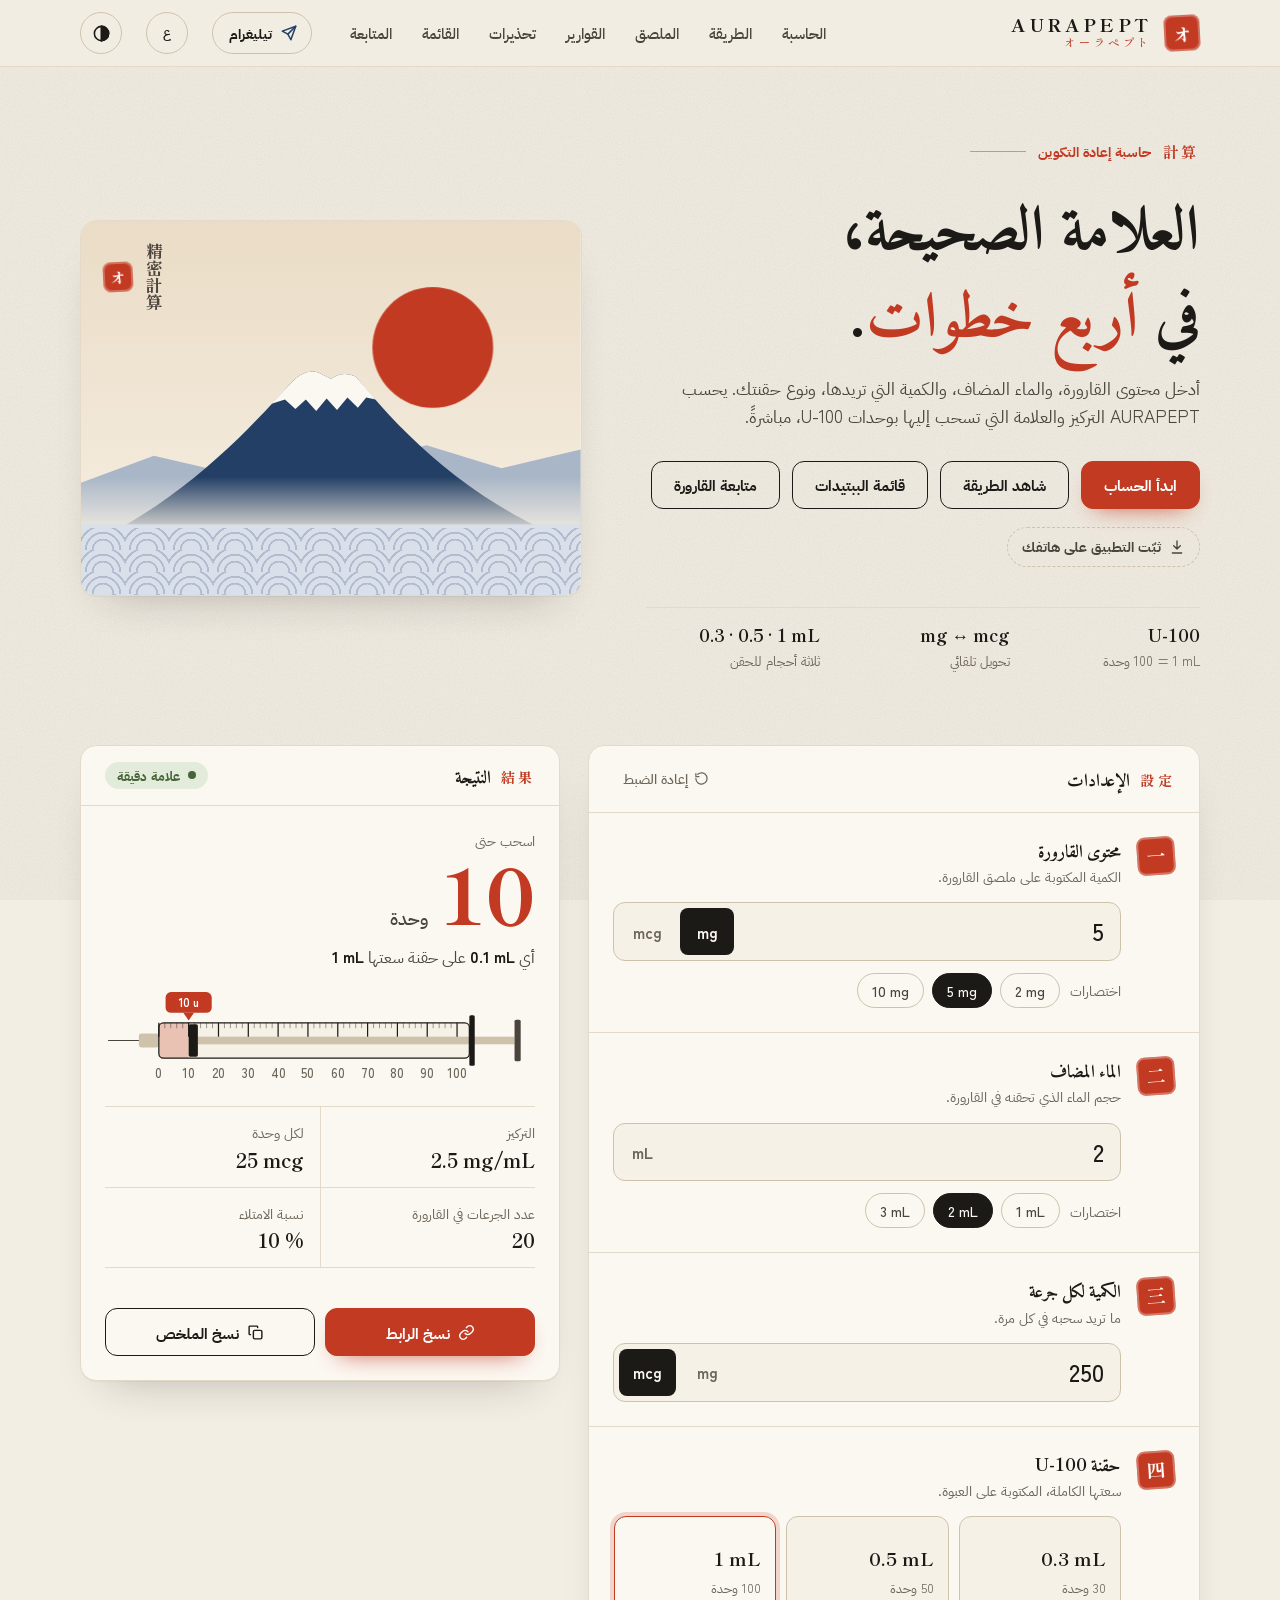
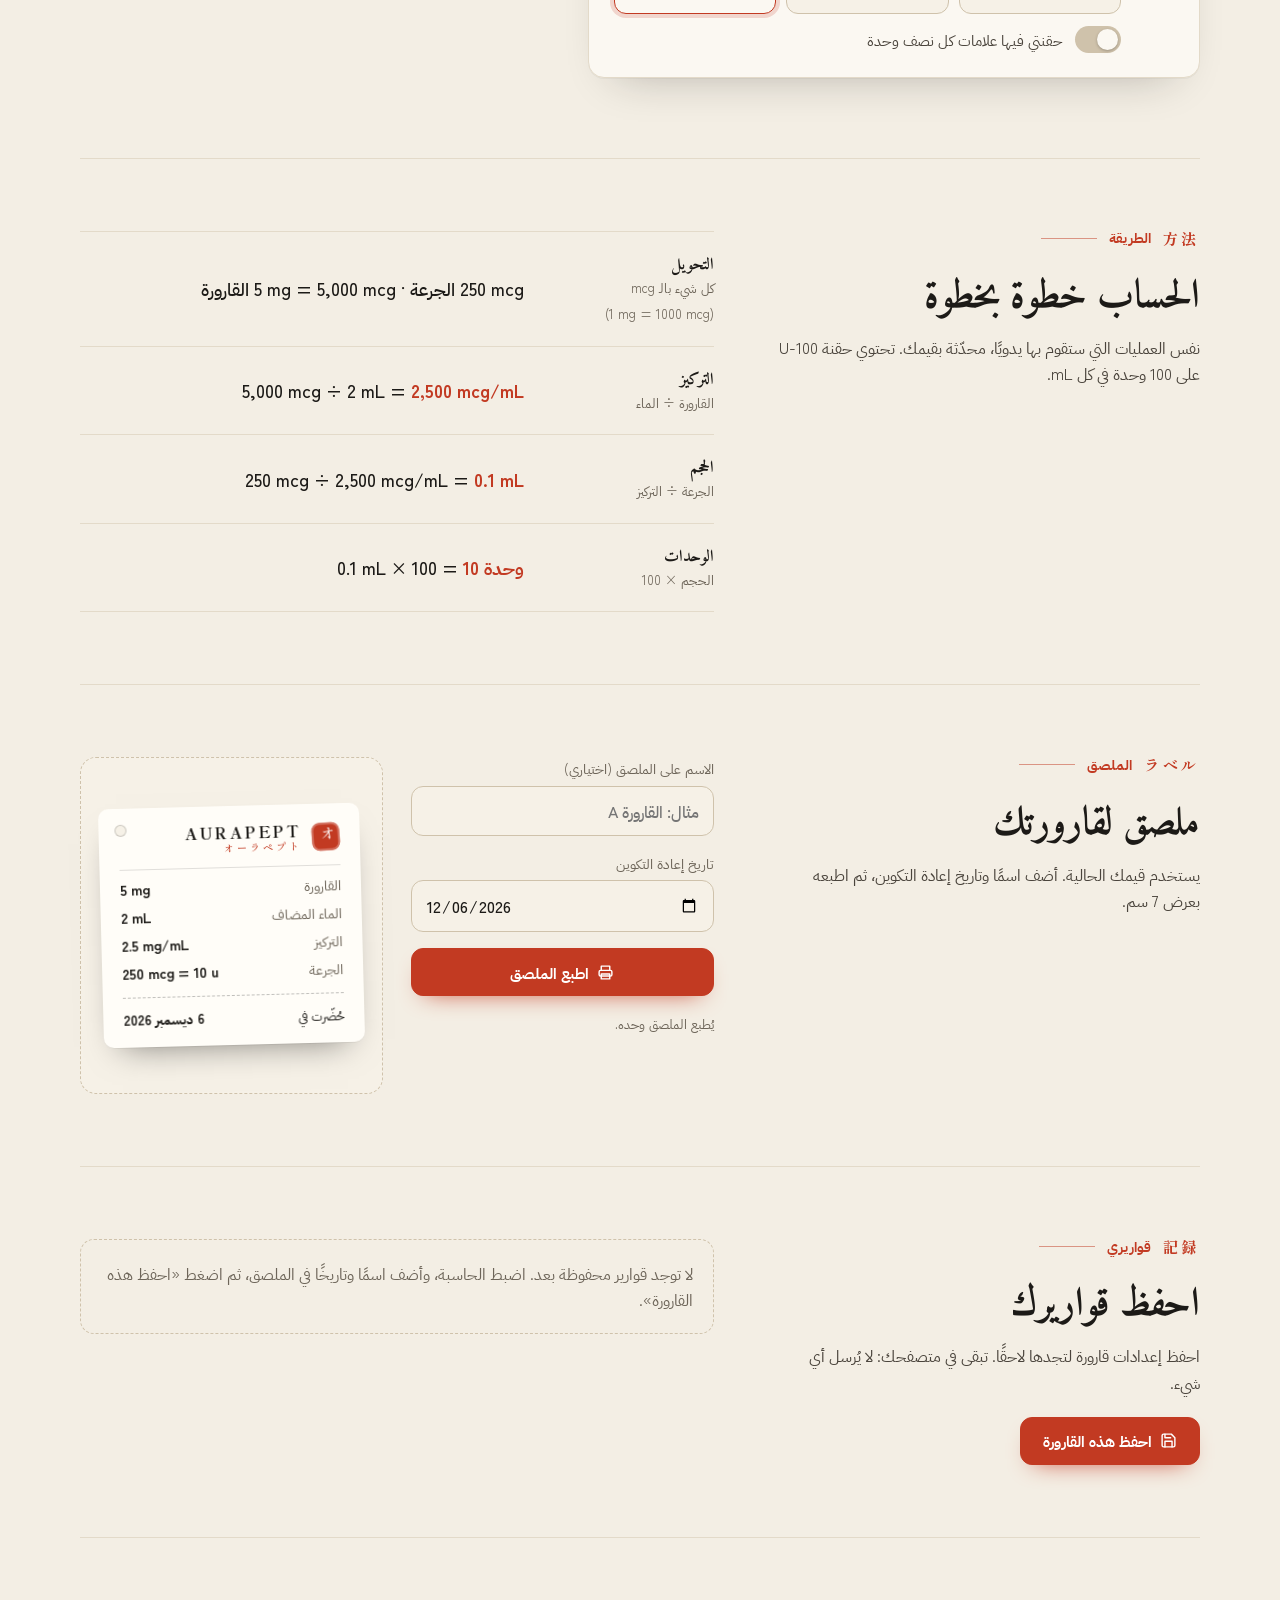
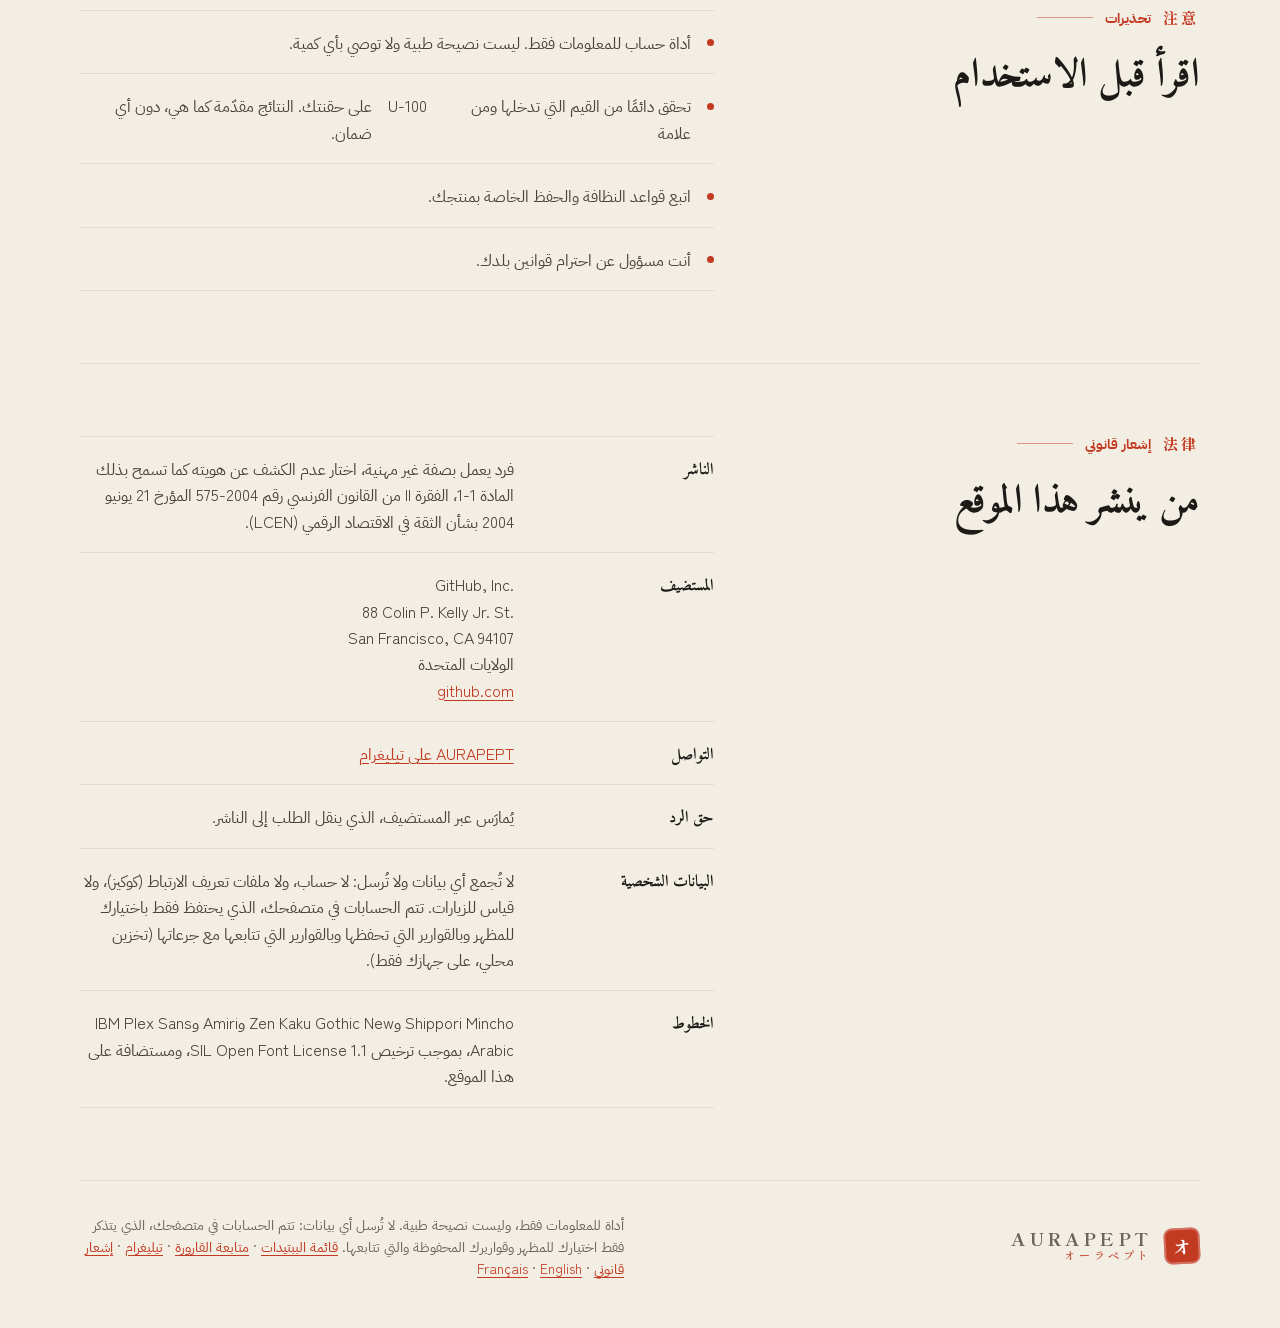
==== commit ca2a99a6: "Lien « Aller au contenu » sur toutes les pages, historique de fiole imprimable - Lien d'évitement vi" ====
--- a/ar/index.html
+++ b/ar/index.html
@@ -39,9 +39,11 @@
 <link rel="preload" href="../assets/fonts/amiri-700.woff2" as="font" type="font/woff2" crossorigin>
 <link rel="preload" href="../assets/fonts/shippori-mincho-800.woff2" as="font" type="font/woff2" crossorigin>
 <script src="../assets/theme.js"></script>
+<script type="application/ld+json">{"@context": "https://schema.org", "@type": "WebApplication", "name": "AURAPEPT · حاسبة إعادة التكوين", "url": "https://aurapept.github.io/ar/", "inLanguage": "ar", "applicationCategory": "UtilitiesApplication", "operatingSystem": "Web", "description": "حاسبة إعادة التكوين: التركيز والعلامة التي يجب السحب إليها على حقنة U-100.", "offers": {"@type": "Offer", "price": "0", "priceCurrency": "EUR"}, "isAccessibleForFree": true}</script>
 <link rel="stylesheet" href="../assets/style.css">
 </head>
 <body>
+<a class="skip" href="#top">انتقل إلى المحتوى</a>
 
 <header class="topbar">
   <div class="wrap">
--- a/assets/style.css
+++ b/assets/style.css
@@ -469,6 +469,13 @@
   .warn-list li { display: flex; gap: 16px; padding: 18px 0; border-bottom: 1px solid var(--line); color: var(--sumi-2); }
   .warn-list li::before { content: ""; flex: none; width: 7px; height: 7px; margin-top: .65em; border-radius: 50%; background: var(--shu); }
 
+  /* Lien d'évitement : visible seulement au clavier */
+  .skip {
+    position: absolute; z-index: 100; top: 8px; inset-inline-start: 16px; transform: translateY(-160%);
+    padding: 10px 16px; border-radius: 10px; background: var(--sumi); color: var(--paper); font-weight: 700; text-decoration: none;
+    transition: transform .15s;
+  }
+  .skip:focus { transform: none; outline: 3px solid var(--ring); }
   .sr-only { position: absolute; width: 1px; height: 1px; margin: -1px; padding: 0; overflow: hidden; clip: rect(0 0 0 0); white-space: nowrap; border: 0; }
   .noscript { margin: 20px 0 0; padding: 14px 16px; border-radius: 12px; background: var(--shu-soft); color: var(--sumi); }
   .footer-note { margin: 0; max-width: 34rem; }
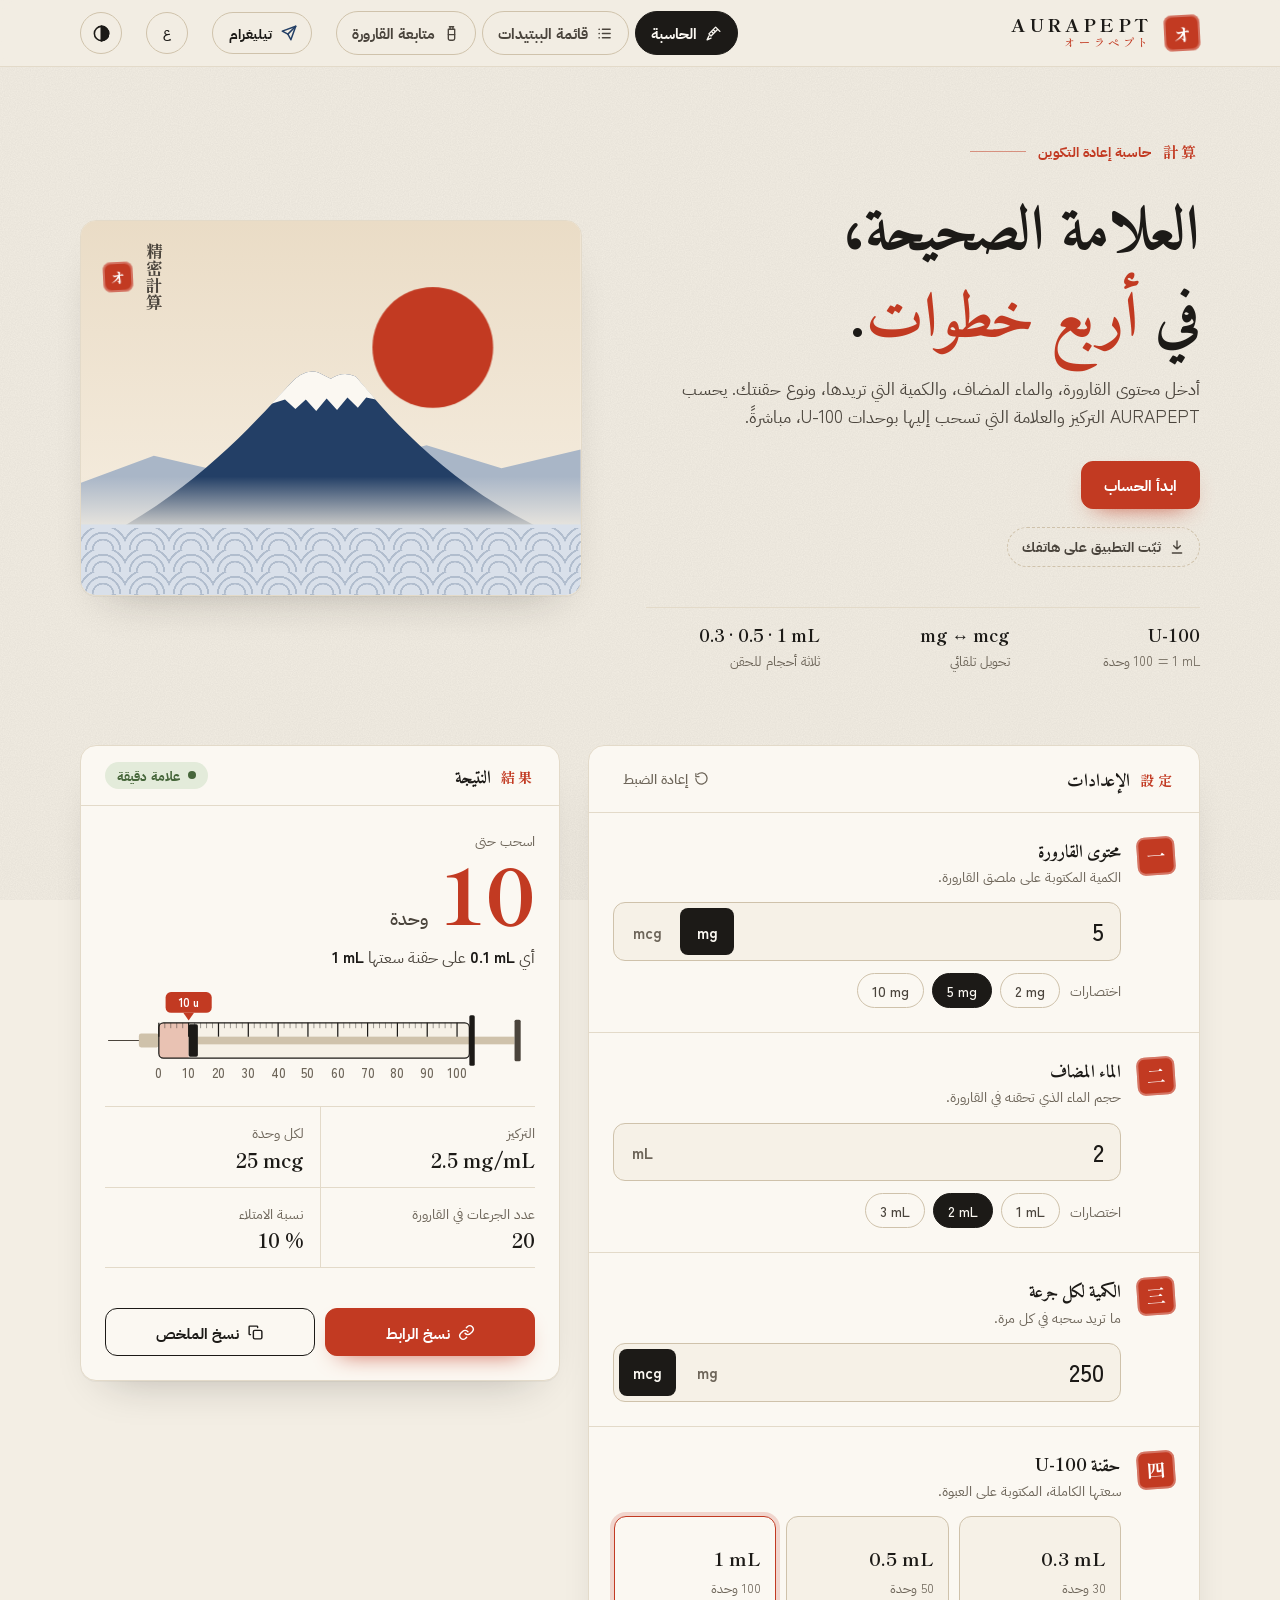
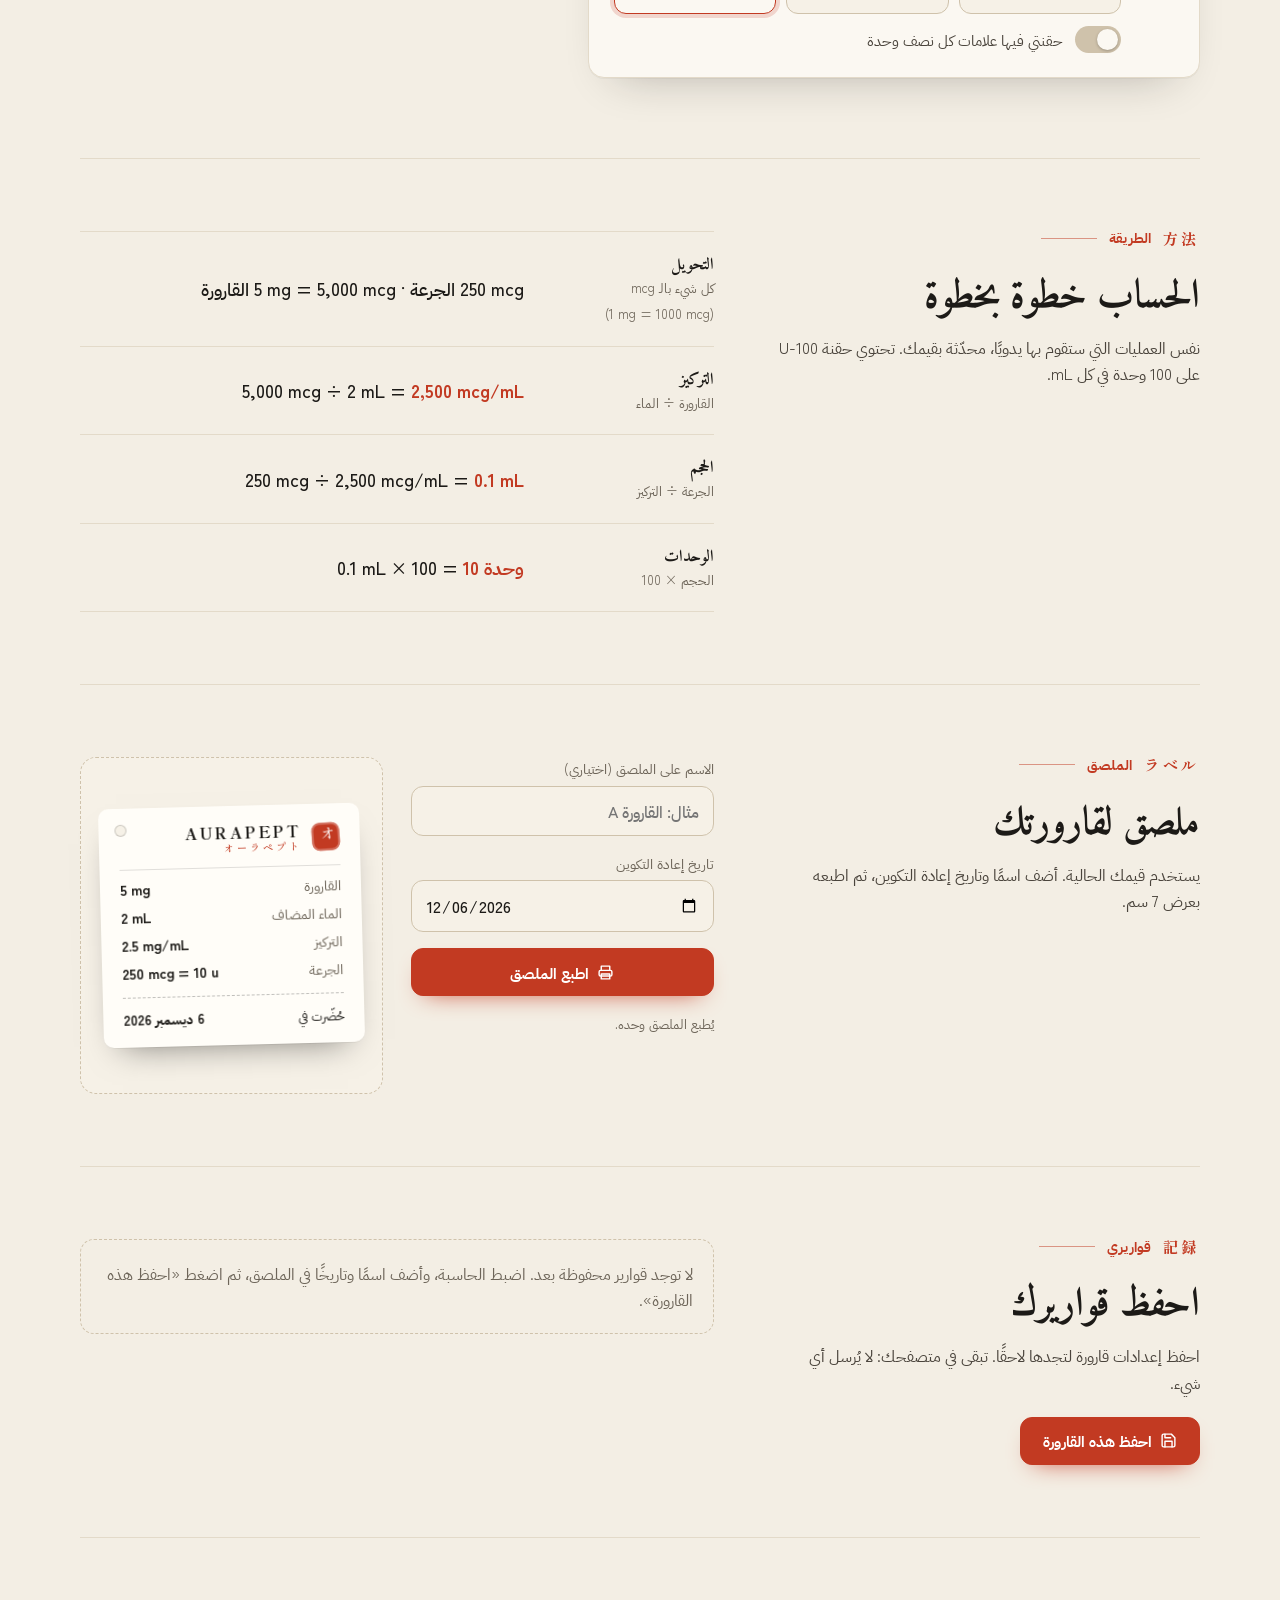
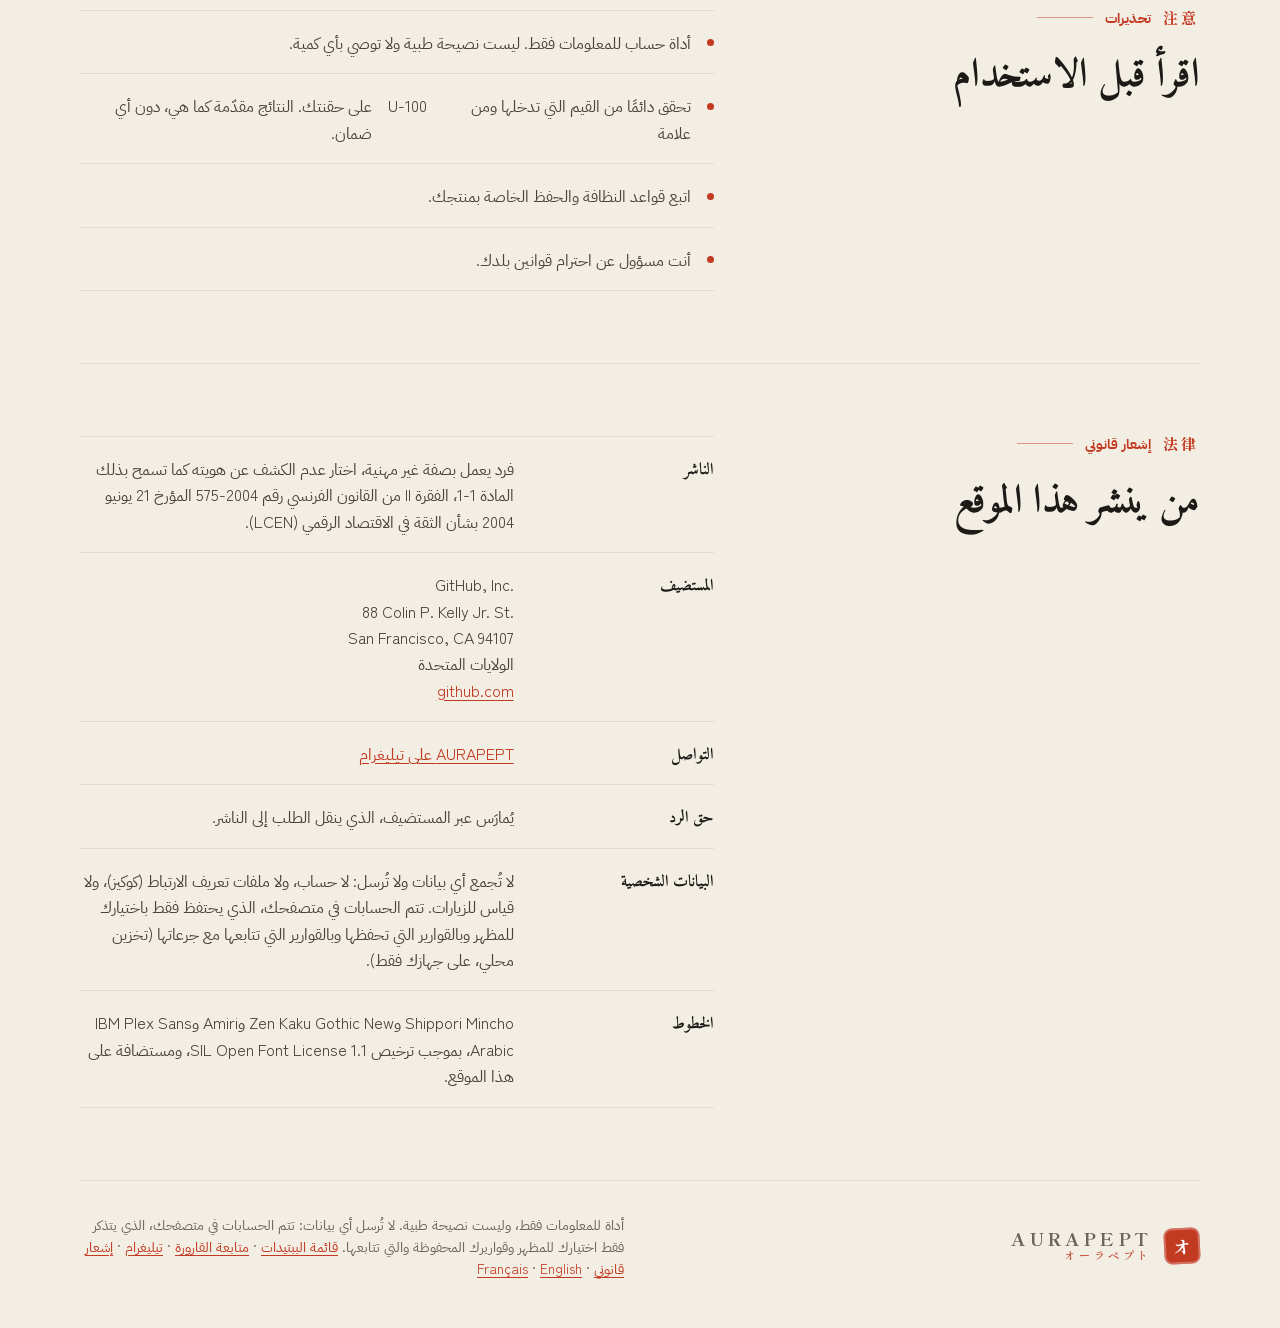
==== commit 46c83993: "En-tête : boutons des 3 sites (Calculateur, Liste des peptides, Suivi de fiole), retrait de « Voir l" ====
--- a/ar/index.html
+++ b/ar/index.html
@@ -51,14 +51,10 @@
       <span class="seal" aria-hidden="true">オ</span>
       <span><span class="brand-name">AURAPEPT</span><span class="brand-kana">オーラペプト</span></span>
     </a>
-    <nav class="nav" aria-label="الأقسام">
-      <a href="#calculateur">الحاسبة</a>
-      <a href="#methode">الطريقة</a>
-      <a href="#etiquette">الملصق</a>
-      <a href="#flacons">القوارير</a>
-      <a href="#avertissements">تحذيرات</a>
-      <a href="peptides/">القائمة</a>
-      <a href="suivi/">المتابعة</a>
+    <nav class="nav" aria-label="مواقع AURAPEPT">
+      <a href="./" aria-current="page"><svg viewBox="0 0 24 24" aria-hidden="true"><path d="m15 3 6 6M18 6l-9.5 9.5-3-3L15 3M5.5 15.5 3 21l5.5-2.5M10 10l1.5 1.5M12.5 7.5 14 9"/></svg>الحاسبة</a>
+      <a href="peptides/"><svg viewBox="0 0 24 24" aria-hidden="true"><path d="M9 6h11M9 12h11M9 18h11"/><circle cx="4.5" cy="6" r="1.2"/><circle cx="4.5" cy="12" r="1.2"/><circle cx="4.5" cy="18" r="1.2"/></svg>قائمة الببتيدات</a>
+      <a href="suivi/"><svg viewBox="0 0 24 24" aria-hidden="true"><path d="M9 2.5h6M10 2.5V6M14 2.5V6M7.5 6h9v13a2.5 2.5 0 0 1-2.5 2.5h-4A2.5 2.5 0 0 1 7.5 19z"/><path d="M7.5 13.5h9"/></svg>متابعة القارورة</a>
     </nav>
     <a class="tg-btn" href="https://t.me/+9vQsCb7qMOgwNDRk" target="_blank" rel="noopener noreferrer" aria-label="انضم إلى AURAPEPT على تيليغرام (علامة تبويب جديدة)">
       <svg viewBox="0 0 24 24" aria-hidden="true"><path d="M21 3 10.5 13.5"/><path d="M21 3 14.5 21l-4-7.5L3 9.5 21 3Z"/></svg><span>تيليغرام</span>
@@ -74,6 +70,11 @@
     <button class="icon-btn" id="themeBtn" type="button" aria-label="المظهر"></button>
   </div>
 </header>
+<nav class="sites wrap" aria-label="مواقع AURAPEPT">
+      <a href="./" aria-current="page"><svg viewBox="0 0 24 24" aria-hidden="true"><path d="m15 3 6 6M18 6l-9.5 9.5-3-3L15 3M5.5 15.5 3 21l5.5-2.5M10 10l1.5 1.5M12.5 7.5 14 9"/></svg><span>الحاسبة</span></a>
+      <a href="peptides/"><svg viewBox="0 0 24 24" aria-hidden="true"><path d="M9 6h11M9 12h11M9 18h11"/><circle cx="4.5" cy="6" r="1.2"/><circle cx="4.5" cy="12" r="1.2"/><circle cx="4.5" cy="18" r="1.2"/></svg><span>الببتيدات</span></a>
+      <a href="suivi/"><svg viewBox="0 0 24 24" aria-hidden="true"><path d="M9 2.5h6M10 2.5V6M14 2.5V6M7.5 6h9v13a2.5 2.5 0 0 1-2.5 2.5h-4A2.5 2.5 0 0 1 7.5 19z"/><path d="M7.5 13.5h9"/></svg><span>المتابعة</span></a>
+</nav>
 
 <main class="wrap" id="top">
   <noscript><p class="noscript">تحتاج الحاسبة إلى JavaScript. فعّله في متصفحك لرؤية النتائج.</p></noscript>
@@ -84,9 +85,6 @@
       <p class="lead">أدخل محتوى القارورة، والماء المضاف، والكمية التي تريدها، ونوع حقنتك. يحسب AURAPEPT التركيز والعلامة التي تسحب إليها بوحدات <bdi dir="ltr">U-100</bdi>، مباشرةً.</p>
       <div class="cta" id="heroCta">
         <a class="btn btn-primary" href="#calculateur">ابدأ الحساب</a>
-        <a class="btn" href="#methode">شاهد الطريقة</a>
-        <a class="btn" href="peptides/">قائمة الببتيدات</a>
-        <a class="btn" href="suivi/">متابعة القارورة</a>
       </div>
       <button class="install-btn" id="installBtn" type="button" hidden>
         <svg viewBox="0 0 24 24" fill="none" stroke="currentColor" stroke-width="2" stroke-linecap="round" stroke-linejoin="round" aria-hidden="true"><path d="M12 3v12M7 10l5 5 5-5"/><path d="M5 21h14"/></svg>
--- a/assets/style.css
+++ b/assets/style.css
@@ -91,12 +91,29 @@
   }
   .brand-name { display: block; font: 800 1.12rem/1.1 var(--f-display); letter-spacing: .2em; }
   .brand-kana { display: block; font: 500 .7rem/1.4 var(--f-display); letter-spacing: .32em; color: var(--shu); }
-  .nav { margin-inline-start: auto; display: flex; gap: 2px; }
+  /* Menu des 3 sites : boutons avec icône, le site affiché est en noir */
+  .nav { margin-inline-start: auto; display: flex; gap: 6px; }
   .nav a {
-    color: var(--sumi-2); text-decoration: none; font-size: .92rem; font-weight: 500;
-    padding: 8px 14px; border-radius: 999px; transition: background .15s, color .15s;
+    display: inline-flex; align-items: center; gap: 8px; white-space: nowrap;
+    color: var(--sumi-2); text-decoration: none; font-size: .92rem; font-weight: 700;
+    padding: 9px 15px; border: 1px solid var(--line-strong); border-radius: 999px; transition: background .15s, color .15s, border-color .15s;
   }
   .nav a:hover { background: var(--field); color: var(--sumi); }
+  .nav a[aria-current="page"] { background: var(--sumi); border-color: var(--sumi); color: var(--paper); }
+  .nav svg, .sites svg { width: 17px; height: 17px; flex: none; fill: none; stroke: currentColor; stroke-width: 1.9; stroke-linecap: round; stroke-linejoin: round; }
+  .nav svg circle, .sites svg circle { fill: currentColor; stroke: none; }
+  /* Mobile : le menu passe dans une barre de 3 boutons juste sous l'en-tête */
+  .sites { display: none; }
+  @media (max-width: 980px) {
+    .sites { display: grid; grid-template-columns: repeat(3, minmax(0, 1fr)); gap: 8px; padding-top: 12px; }
+    .sites a {
+      display: flex; flex-direction: column; align-items: center; justify-content: center; gap: 5px; min-height: 58px; padding: 8px 4px;
+      border: 1px solid var(--line-strong); border-radius: 14px; background: var(--paper); color: var(--sumi-2);
+      text-decoration: none; text-align: center; font: 700 .8rem/1.15 var(--f-body);
+    }
+    .sites a[aria-current="page"] { background: var(--sumi); border-color: var(--sumi); color: var(--paper); }
+    .sites svg { width: 20px; height: 20px; }
+  }
   .icon-btn {
     width: 42px; height: 42px; flex: none; display: grid; place-items: center; cursor: pointer;
     border: 1px solid var(--line-strong); border-radius: 50%; background: transparent; color: var(--sumi);
@@ -132,14 +149,7 @@
   .lang-list a:hover { background: var(--field); }
   .lang-list a[aria-current] { color: var(--shu-hover); font-weight: 700; }
   .lang-list a[aria-current]::after { content: "✓"; }
-  @media (max-width: 1180px) { .nav a { padding: 8px 10px; font-size: .88rem; } }
-  /* Tablettes : 7 liens dans le menu, Telegram passe en icône seule pour laisser la place */
-  @media (min-width: 981px) and (max-width: 1180px) {
-    .topbar .wrap { gap: 14px; }
-    .nav a { padding: 8px 7px; }
-    .tg-btn { width: 42px; padding: 0; justify-content: center; }
-    .tg-btn span { display: none; }
-  }
+  @media (max-width: 1180px) { .nav a { padding: 8px 12px; font-size: .88rem; } .topbar .wrap { gap: 16px; } }
   @media (max-width: 980px) { .nav { display: none; } .tg-btn { margin-inline-start: auto; } .topbar .wrap { gap: 10px; } }
   @media (max-width: 440px) { .tg-btn { width: 42px; padding: 0; justify-content: center; } .tg-btn span { display: none; } }
   @media (max-width: 360px) {
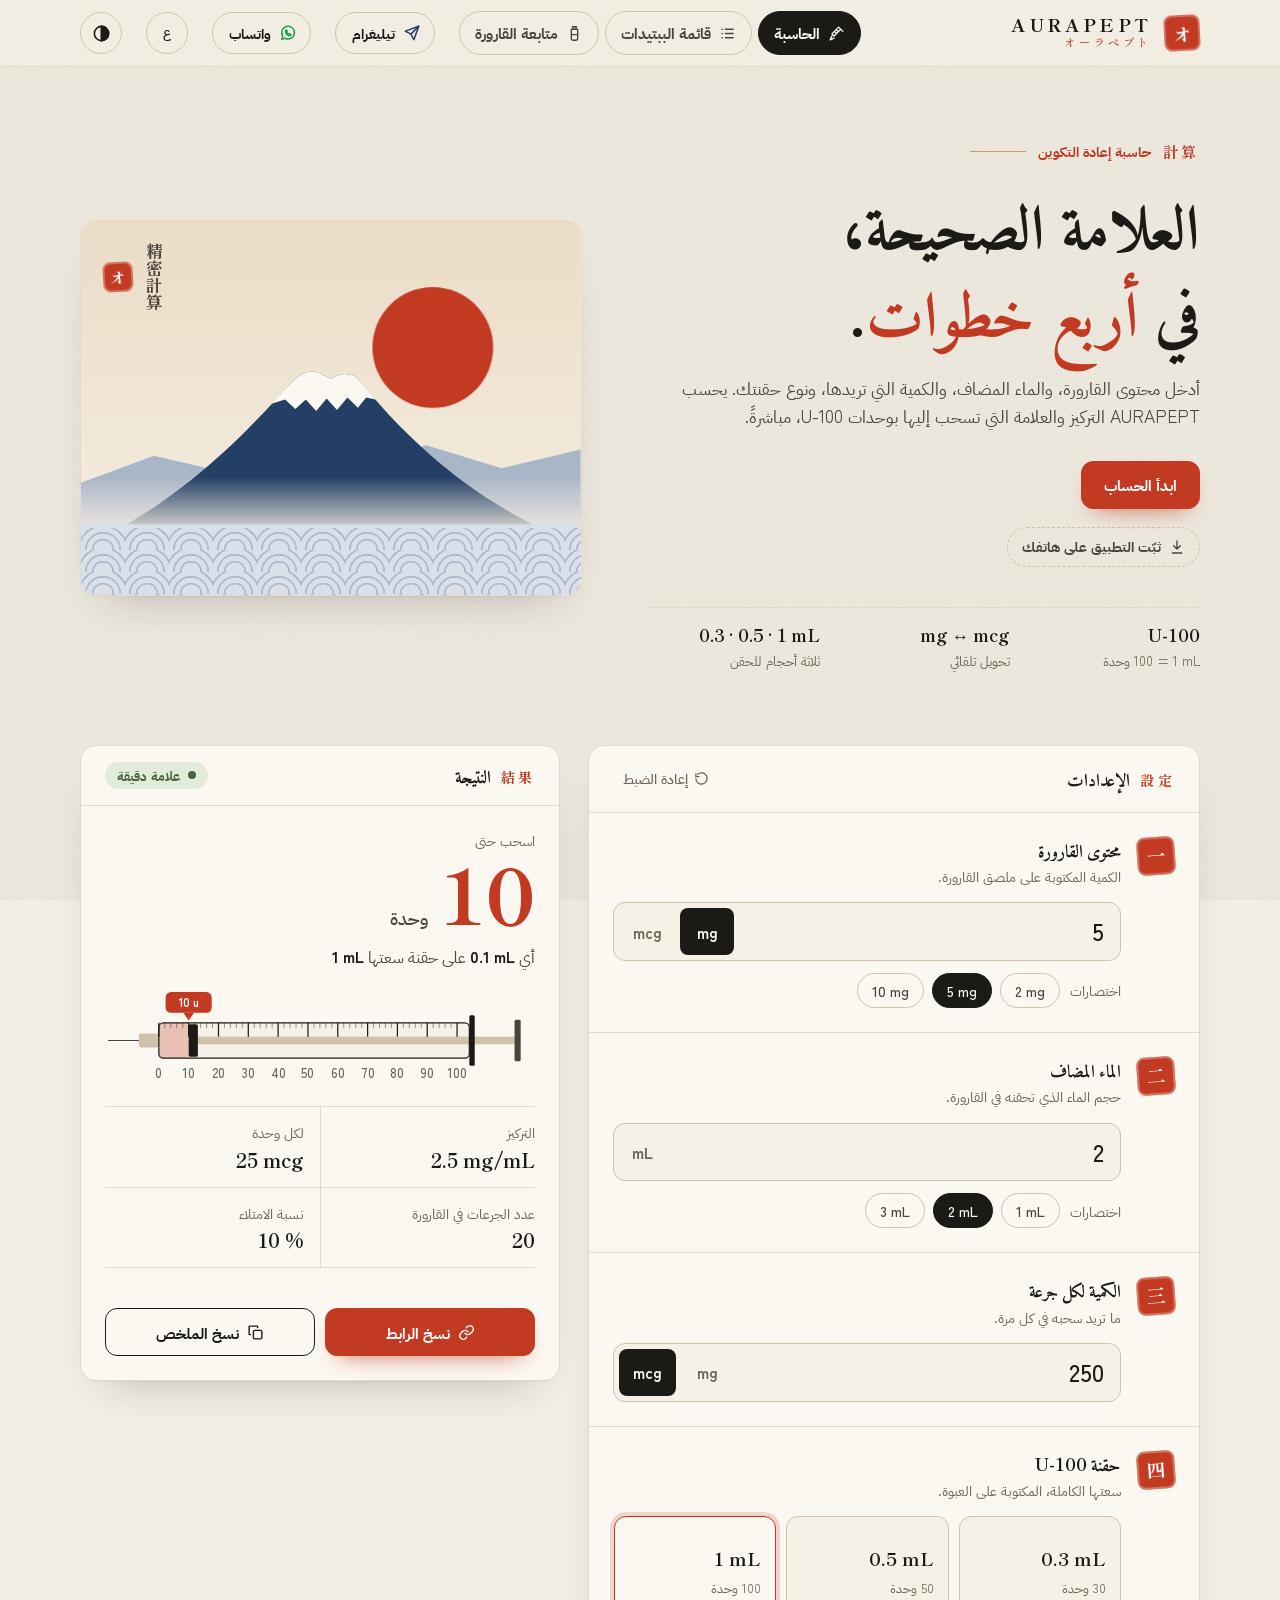
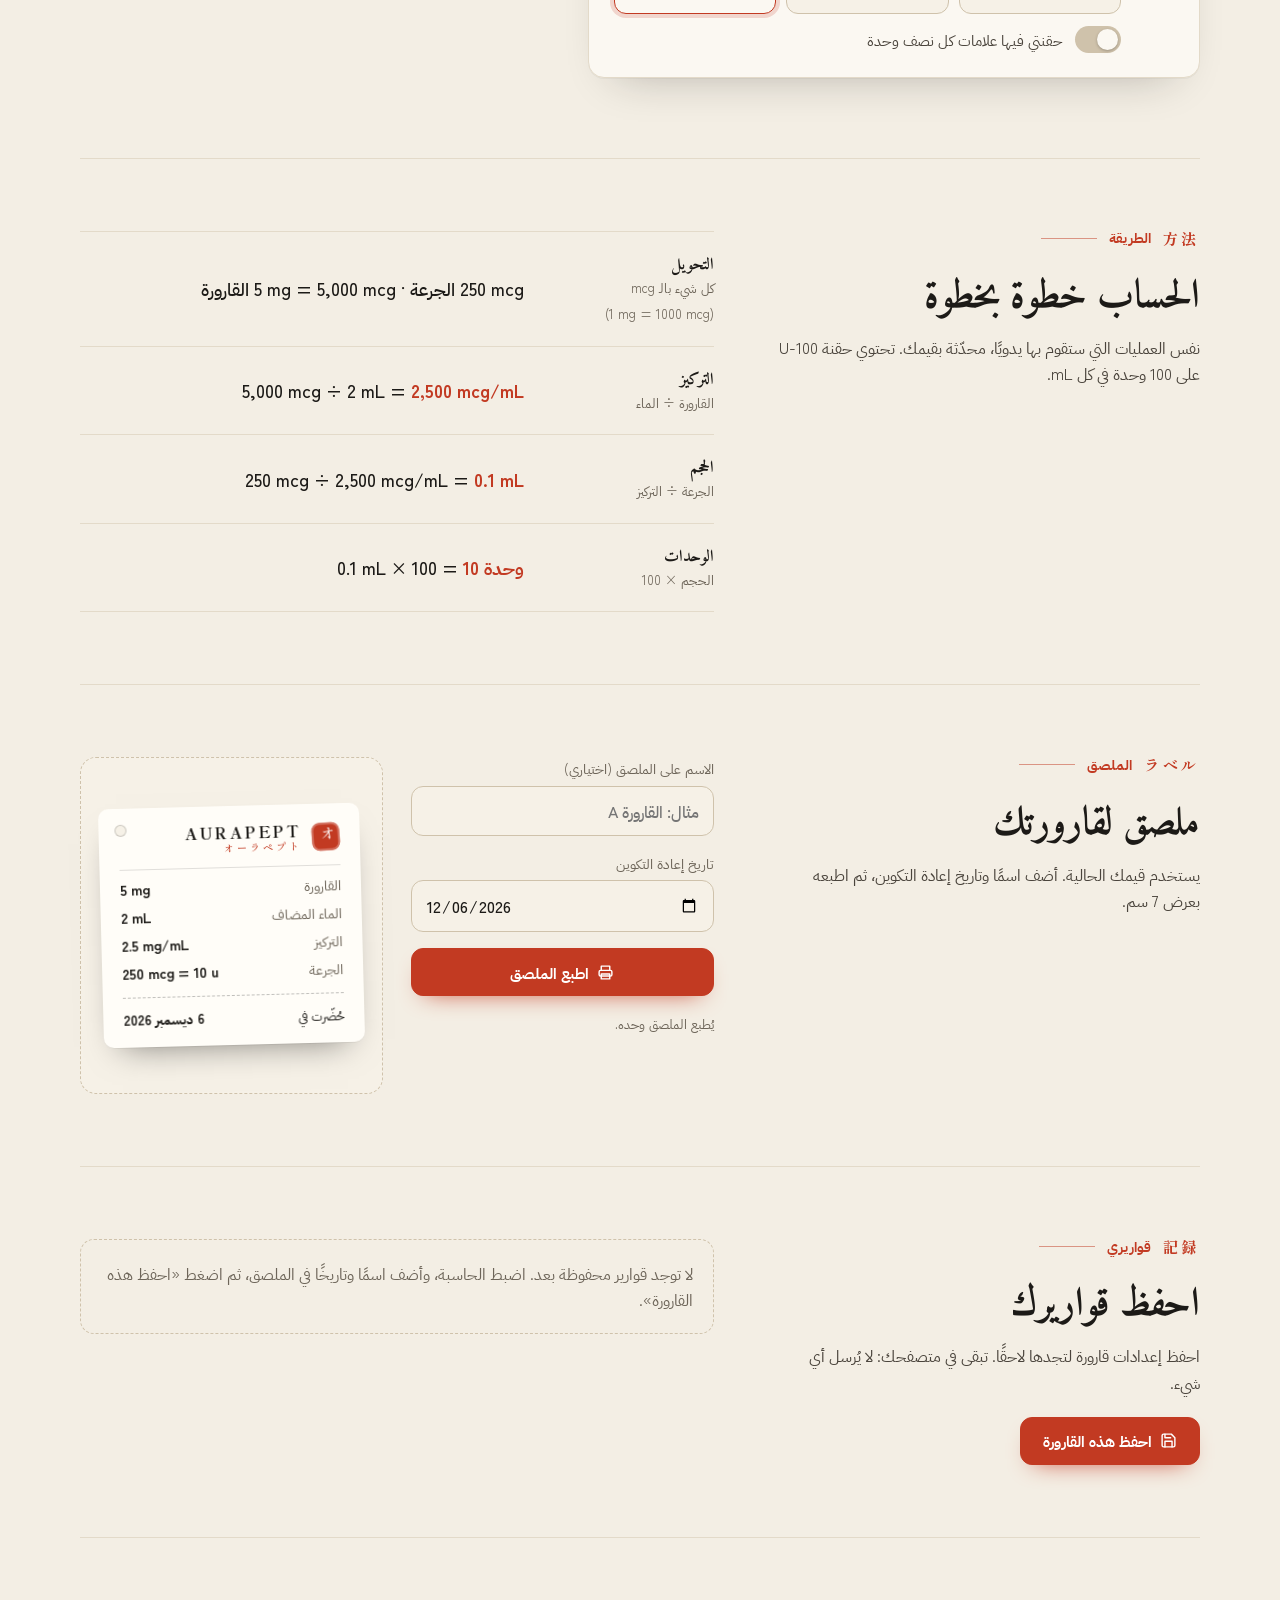
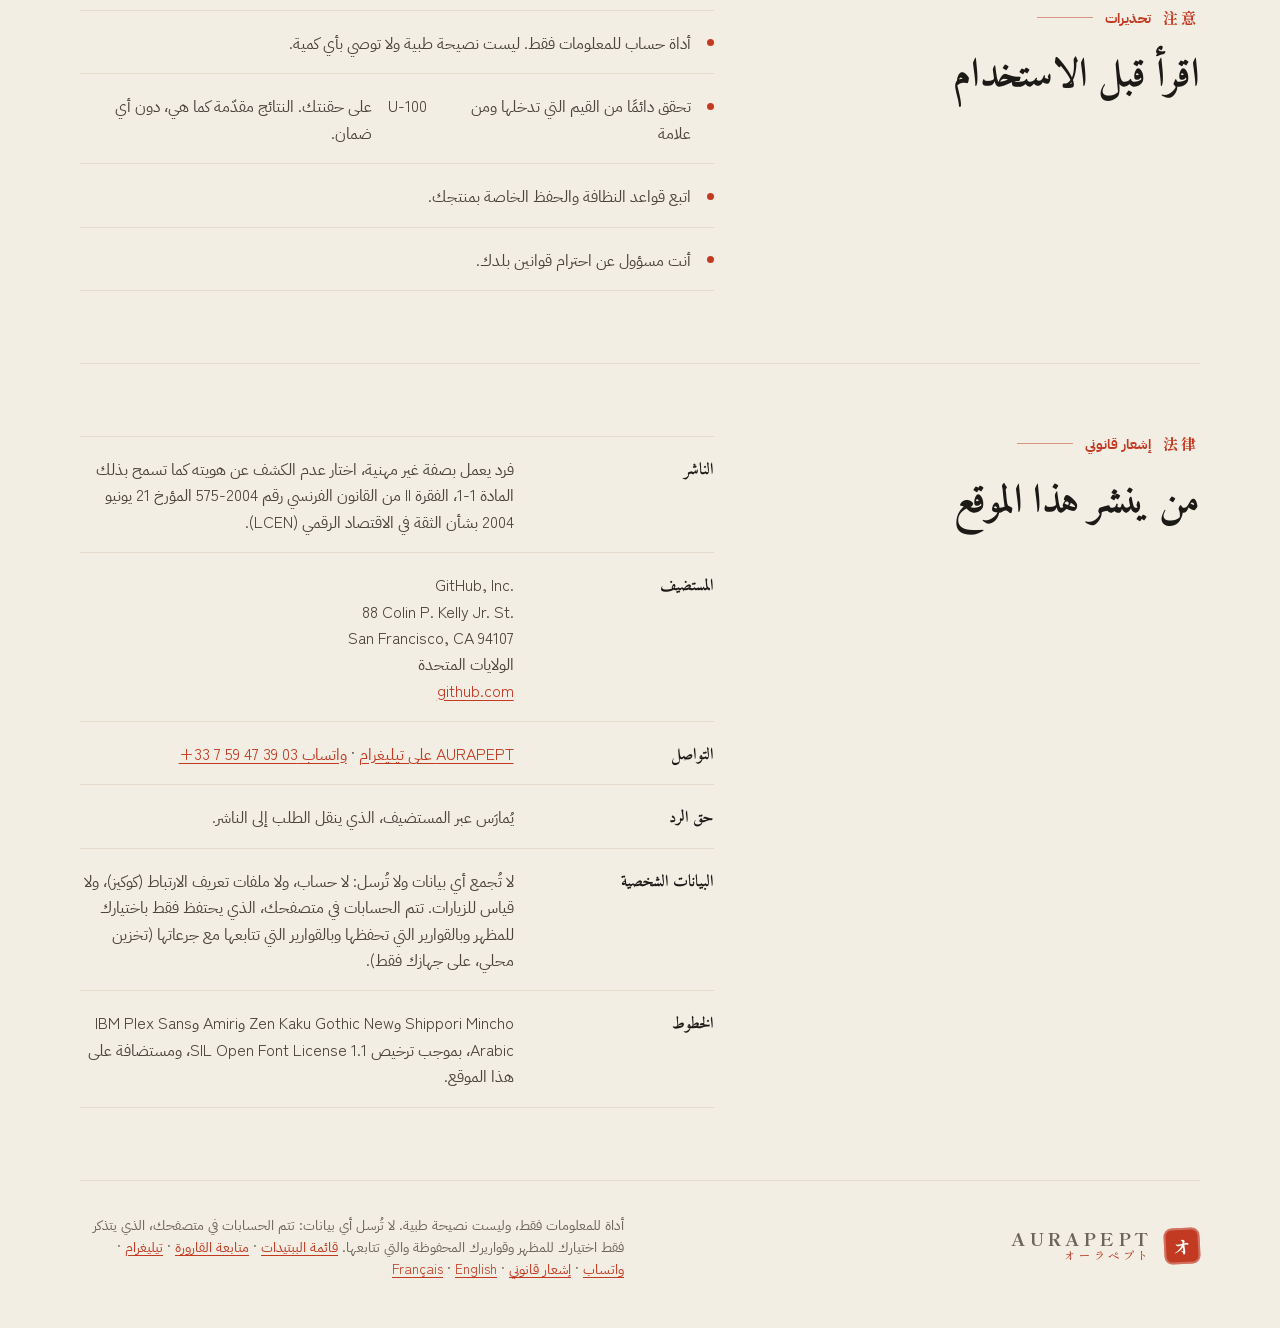
==== commit 4a58c53e: "Bouton WhatsApp (+33 7 59 47 39 03) sur tous les sites - En-tête : bouton WhatsApp à côté de Telegra" ====
--- a/ar/index.html
+++ b/ar/index.html
@@ -52,12 +52,15 @@
       <span><span class="brand-name">AURAPEPT</span><span class="brand-kana">オーラペプト</span></span>
     </a>
     <nav class="nav" aria-label="مواقع AURAPEPT">
-      <a href="./" aria-current="page"><svg viewBox="0 0 24 24" aria-hidden="true"><path d="m15 3 6 6M18 6l-9.5 9.5-3-3L15 3M5.5 15.5 3 21l5.5-2.5M10 10l1.5 1.5M12.5 7.5 14 9"/></svg>الحاسبة</a>
-      <a href="peptides/"><svg viewBox="0 0 24 24" aria-hidden="true"><path d="M9 6h11M9 12h11M9 18h11"/><circle cx="4.5" cy="6" r="1.2"/><circle cx="4.5" cy="12" r="1.2"/><circle cx="4.5" cy="18" r="1.2"/></svg>قائمة الببتيدات</a>
-      <a href="suivi/"><svg viewBox="0 0 24 24" aria-hidden="true"><path d="M9 2.5h6M10 2.5V6M14 2.5V6M7.5 6h9v13a2.5 2.5 0 0 1-2.5 2.5h-4A2.5 2.5 0 0 1 7.5 19z"/><path d="M7.5 13.5h9"/></svg>متابعة القارورة</a>
+      <a href="./" aria-current="page"><svg viewBox="0 0 24 24" width="18" height="18" aria-hidden="true"><path d="m15 3 6 6M18 6l-9.5 9.5-3-3L15 3M5.5 15.5 3 21l5.5-2.5M10 10l1.5 1.5M12.5 7.5 14 9"/></svg>الحاسبة</a>
+      <a href="peptides/"><svg viewBox="0 0 24 24" width="18" height="18" aria-hidden="true"><path d="M9 6h11M9 12h11M9 18h11"/><circle cx="4.5" cy="6" r="1.2"/><circle cx="4.5" cy="12" r="1.2"/><circle cx="4.5" cy="18" r="1.2"/></svg>قائمة الببتيدات</a>
+      <a href="suivi/"><svg viewBox="0 0 24 24" width="18" height="18" aria-hidden="true"><path d="M9 2.5h6M10 2.5V6M14 2.5V6M7.5 6h9v13a2.5 2.5 0 0 1-2.5 2.5h-4A2.5 2.5 0 0 1 7.5 19z"/><path d="M7.5 13.5h9"/></svg>متابعة القارورة</a>
     </nav>
     <a class="tg-btn" href="https://t.me/+9vQsCb7qMOgwNDRk" target="_blank" rel="noopener noreferrer" aria-label="انضم إلى AURAPEPT على تيليغرام (علامة تبويب جديدة)">
       <svg viewBox="0 0 24 24" aria-hidden="true"><path d="M21 3 10.5 13.5"/><path d="M21 3 14.5 21l-4-7.5L3 9.5 21 3Z"/></svg><span>تيليغرام</span>
+    </a>
+    <a class="tg-btn wa-btn" href="https://wa.me/33759473903" target="_blank" rel="noopener noreferrer" aria-label="راسلنا على واتساب على الرقم ‎+33 7 59 47 39 03 (علامة تبويب جديدة)">
+      <svg viewBox="0 0 24 24" width="18" height="18" aria-hidden="true"><path d="M20.5 11.6a8.5 8.5 0 0 1-12.6 7.4L3.5 20.5l1.5-4.3a8.5 8.5 0 1 1 15.5-4.6z"/><path d="M9 8.2c.3-.4.7-.4 1-.1l.9 1.6c.2.3.1.7-.2 1l-.5.4c.5 1.1 1.4 2 2.5 2.5l.4-.5c.3-.3.7-.4 1-.2l1.6.9c.3.2.4.7.1 1-.6.8-1.6 1.2-2.6.9a8 8 0 0 1-4.6-4.6c-.3-1 0-2 .4-2.9z"/></svg><span>واتساب</span>
     </a>
     <details class="lang" id="langMenu">
       <summary class="lang-btn" aria-label="اللغة: العربية. تغيير اللغة" title="تغيير اللغة">ع</summary>
@@ -71,9 +74,13 @@
   </div>
 </header>
 <nav class="sites wrap" aria-label="مواقع AURAPEPT">
-      <a href="./" aria-current="page"><svg viewBox="0 0 24 24" aria-hidden="true"><path d="m15 3 6 6M18 6l-9.5 9.5-3-3L15 3M5.5 15.5 3 21l5.5-2.5M10 10l1.5 1.5M12.5 7.5 14 9"/></svg><span>الحاسبة</span></a>
-      <a href="peptides/"><svg viewBox="0 0 24 24" aria-hidden="true"><path d="M9 6h11M9 12h11M9 18h11"/><circle cx="4.5" cy="6" r="1.2"/><circle cx="4.5" cy="12" r="1.2"/><circle cx="4.5" cy="18" r="1.2"/></svg><span>الببتيدات</span></a>
-      <a href="suivi/"><svg viewBox="0 0 24 24" aria-hidden="true"><path d="M9 2.5h6M10 2.5V6M14 2.5V6M7.5 6h9v13a2.5 2.5 0 0 1-2.5 2.5h-4A2.5 2.5 0 0 1 7.5 19z"/><path d="M7.5 13.5h9"/></svg><span>المتابعة</span></a>
+      <a href="./" aria-current="page"><svg viewBox="0 0 24 24" width="18" height="18" aria-hidden="true"><path d="m15 3 6 6M18 6l-9.5 9.5-3-3L15 3M5.5 15.5 3 21l5.5-2.5M10 10l1.5 1.5M12.5 7.5 14 9"/></svg><span>الحاسبة</span></a>
+      <a href="peptides/"><svg viewBox="0 0 24 24" width="18" height="18" aria-hidden="true"><path d="M9 6h11M9 12h11M9 18h11"/><circle cx="4.5" cy="6" r="1.2"/><circle cx="4.5" cy="12" r="1.2"/><circle cx="4.5" cy="18" r="1.2"/></svg><span>الببتيدات</span></a>
+      <a href="suivi/"><svg viewBox="0 0 24 24" width="18" height="18" aria-hidden="true"><path d="M9 2.5h6M10 2.5V6M14 2.5V6M7.5 6h9v13a2.5 2.5 0 0 1-2.5 2.5h-4A2.5 2.5 0 0 1 7.5 19z"/><path d="M7.5 13.5h9"/></svg><span>المتابعة</span></a>
+</nav>
+<nav class="contact-row wrap" aria-label="التواصل">
+  <a class="contact-btn" href="https://t.me/+9vQsCb7qMOgwNDRk" target="_blank" rel="noopener noreferrer" aria-label="انضم إلى AURAPEPT على تيليغرام (علامة تبويب جديدة)"><svg viewBox="0 0 24 24" width="18" height="18" aria-hidden="true"><path d="M21 3 10.5 13.5"/><path d="M21 3 14.5 21l-4-7.5L3 9.5 21 3Z"/></svg><span>تيليغرام</span></a>
+  <a class="contact-btn contact-wa" href="https://wa.me/33759473903" target="_blank" rel="noopener noreferrer" aria-label="راسلنا على واتساب على الرقم ‎+33 7 59 47 39 03 (علامة تبويب جديدة)"><svg viewBox="0 0 24 24" width="18" height="18" aria-hidden="true"><path d="M20.5 11.6a8.5 8.5 0 0 1-12.6 7.4L3.5 20.5l1.5-4.3a8.5 8.5 0 1 1 15.5-4.6z"/><path d="M9 8.2c.3-.4.7-.4 1-.1l.9 1.6c.2.3.1.7-.2 1l-.5.4c.5 1.1 1.4 2 2.5 2.5l.4-.5c.3-.3.7-.4 1-.2l1.6.9c.3.2.4.7.1 1-.6.8-1.6 1.2-2.6.9a8 8 0 0 1-4.6-4.6c-.3-1 0-2 .4-2.9z"/></svg><span>واتساب</span></a>
 </nav>
 
 <main class="wrap" id="top">
@@ -354,7 +361,7 @@
     <dl class="legal">
       <div><dt>الناشر</dt><dd>فرد يعمل بصفة غير مهنية، اختار عدم الكشف عن هويته كما تسمح بذلك المادة 1-1، الفقرة II من القانون الفرنسي رقم 2004-575 المؤرخ 21 يونيو 2004 بشأن الثقة في الاقتصاد الرقمي (LCEN).</dd></div>
       <div><dt>المستضيف</dt><dd><span dir="ltr">GitHub, Inc.<br>88 Colin P. Kelly Jr. St.<br>San Francisco, CA 94107</span><br>الولايات المتحدة<br><a href="https://github.com/">github.com</a></dd></div>
-      <div><dt>التواصل</dt><dd><a href="https://t.me/+9vQsCb7qMOgwNDRk" target="_blank" rel="noopener noreferrer">AURAPEPT على تيليغرام</a></dd></div>
+      <div><dt>التواصل</dt><dd><a href="https://t.me/+9vQsCb7qMOgwNDRk" target="_blank" rel="noopener noreferrer">AURAPEPT على تيليغرام</a> · <a href="https://wa.me/33759473903" target="_blank" rel="noopener noreferrer">واتساب <bdi dir="ltr">+33 7 59 47 39 03</bdi></a></dd></div>
       <div><dt>حق الرد</dt><dd>يُمارَس عبر المستضيف، الذي ينقل الطلب إلى الناشر.</dd></div>
       <div><dt>البيانات الشخصية</dt><dd>لا تُجمع أي بيانات ولا تُرسل: لا حساب، ولا ملفات تعريف الارتباط (كوكيز)، ولا قياس للزيارات. تتم الحسابات في متصفحك، الذي يحتفظ فقط باختيارك للمظهر وبالقوارير التي تحفظها وبالقوارير التي تتابعها مع جرعاتها (تخزين محلي، على جهازك فقط).</dd></div>
       <div><dt>الخطوط</dt><dd>Shippori Mincho وZen Kaku Gothic New وAmiri وIBM Plex Sans Arabic، بموجب ترخيص SIL Open Font License 1.1، ومستضافة على هذا الموقع.</dd></div>
@@ -366,7 +373,7 @@
       <span class="seal" aria-hidden="true">オ</span>
       <span><span class="brand-name">AURAPEPT</span><span class="brand-kana">オーラペプト</span></span>
     </div>
-    <p class="footer-note">أداة للمعلومات فقط، وليست نصيحة طبية. لا تُرسل أي بيانات: تتم الحسابات في متصفحك، الذي يتذكر فقط اختيارك للمظهر وقواريرك المحفوظة والتي تتابعها. <a href="peptides/">قائمة الببتيدات</a> · <a href="suivi/">متابعة القارورة</a> · <a href="https://t.me/+9vQsCb7qMOgwNDRk" target="_blank" rel="noopener noreferrer">تيليغرام</a> · <a href="#mentions">إشعار قانوني</a> · <a href="../" hreflang="fr" lang="fr">Français</a> · <a href="../en/" hreflang="en" lang="en">English</a></p>
+    <p class="footer-note">أداة للمعلومات فقط، وليست نصيحة طبية. لا تُرسل أي بيانات: تتم الحسابات في متصفحك، الذي يتذكر فقط اختيارك للمظهر وقواريرك المحفوظة والتي تتابعها. <a href="peptides/">قائمة الببتيدات</a> · <a href="suivi/">متابعة القارورة</a> · <a href="https://t.me/+9vQsCb7qMOgwNDRk" target="_blank" rel="noopener noreferrer">تيليغرام</a> · <a href="https://wa.me/33759473903" target="_blank" rel="noopener noreferrer">واتساب</a> · <a href="#mentions">إشعار قانوني</a> · <a href="../" hreflang="fr" lang="fr">Français</a> · <a href="../en/" hreflang="en" lang="en">English</a></p>
   </footer>
 </main>
 
--- a/assets/style.css
+++ b/assets/style.css
@@ -150,7 +150,28 @@
   .lang-list a[aria-current] { color: var(--shu-hover); font-weight: 700; }
   .lang-list a[aria-current]::after { content: "✓"; }
   @media (max-width: 1180px) { .nav a { padding: 8px 12px; font-size: .88rem; } .topbar .wrap { gap: 16px; } }
-  @media (max-width: 980px) { .nav { display: none; } .tg-btn { margin-inline-start: auto; } .topbar .wrap { gap: 10px; } }
+  /* WhatsApp : même bouton que Telegram, icône verte */
+  .wa-btn svg { stroke: #1d9e4f; }
+  /* Tablettes : Telegram et WhatsApp en icône seule pour garder la place du menu */
+  @media (min-width: 981px) and (max-width: 1180px) {
+    .tg-btn { width: 42px; padding: 0; justify-content: center; }
+    .tg-btn span { display: none; }
+  }
+  /* Mobile : Telegram et WhatsApp quittent l'en-tête pour une rangée de 2 boutons sous les sites */
+  .contact-row { display: none; }
+  @media (max-width: 980px) {
+    .topbar .tg-btn { display: none; }
+    .topbar .lang { margin-inline-start: auto; }
+    .contact-row { display: grid; grid-template-columns: 1fr 1fr; gap: 8px; padding-top: 8px; }
+    .contact-btn {
+      display: flex; align-items: center; justify-content: center; gap: 8px; min-height: 44px; padding: 0 10px;
+      border: 1px solid var(--line-strong); border-radius: 12px; background: var(--paper); color: var(--sumi);
+      text-decoration: none; font: 700 .88rem/1 var(--f-body);
+    }
+    .contact-btn svg { width: 18px; height: 18px; flex: none; fill: none; stroke: var(--ai); stroke-width: 2; stroke-linecap: round; stroke-linejoin: round; }
+    .contact-wa svg { stroke: #1d9e4f; }
+  }
+  @media (max-width: 980px) { .nav { display: none; } .topbar .wrap { gap: 10px; } }
   @media (max-width: 440px) { .tg-btn { width: 42px; padding: 0; justify-content: center; } .tg-btn span { display: none; } }
   @media (max-width: 360px) {
     .brand { gap: 9px; }
@@ -450,6 +471,13 @@
     background: var(--field); color: var(--sumi); font: 500 1rem var(--f-body);
   }
   .text-field:focus { outline: none; border-color: var(--sumi); box-shadow: 0 0 0 4px var(--ring); }
+  /* Champs date et heure : sur iPhone, Safari leur impose une largeur minimale et ignore width: 100%,
+     ils dépassaient alors du cadre. On les autorise à rétrécir et on garde une hauteur normale. */
+  input.text-field[type="date"], input.text-field[type="datetime-local"] {
+    display: block; min-width: 0; max-width: 100%; min-height: 48px; -webkit-appearance: none; appearance: none;
+  }
+  input.text-field::-webkit-date-and-time-value { min-width: 0; text-align: start; }
+  .label-tools > div { min-width: 0; }
   .hint { margin: 0; font-size: .84rem; color: var(--muted); }
   .label-stage {
     display: grid; place-items: center; padding: clamp(28px, 5vw, 48px) 20px;
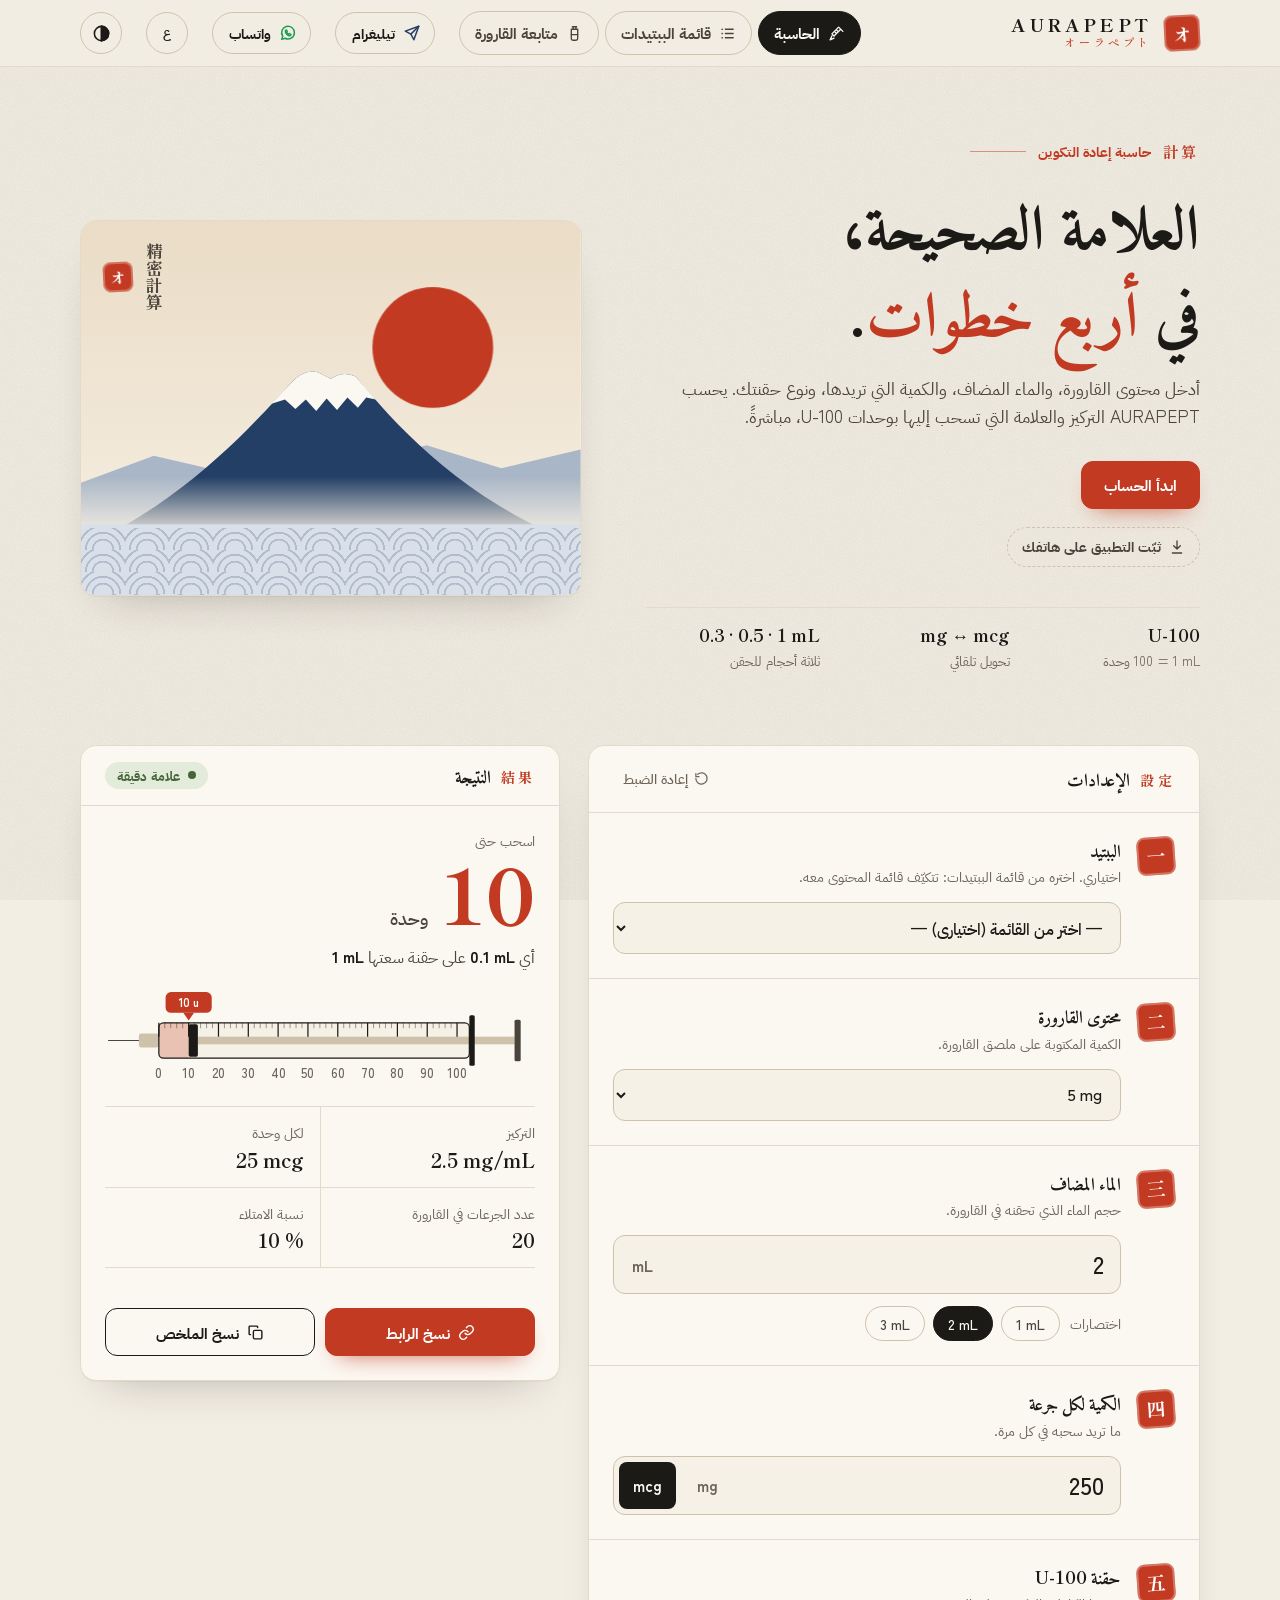
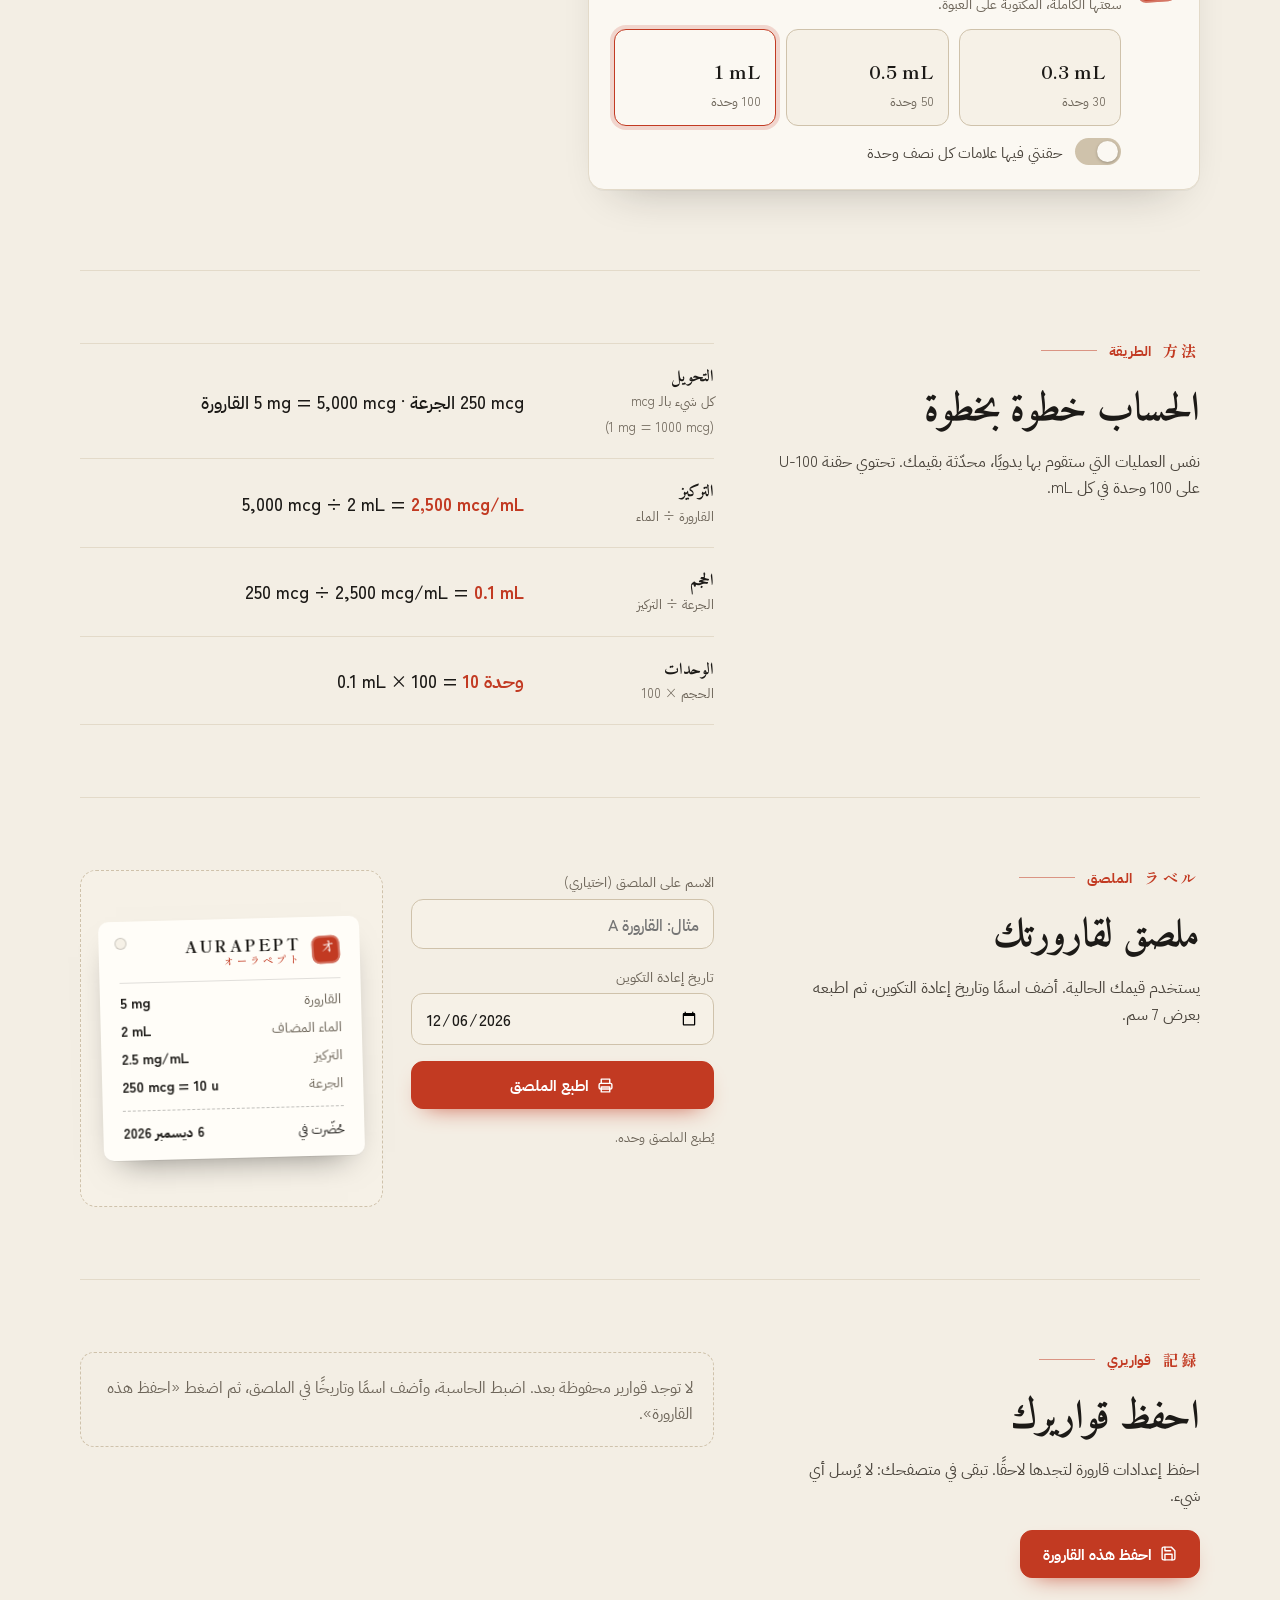
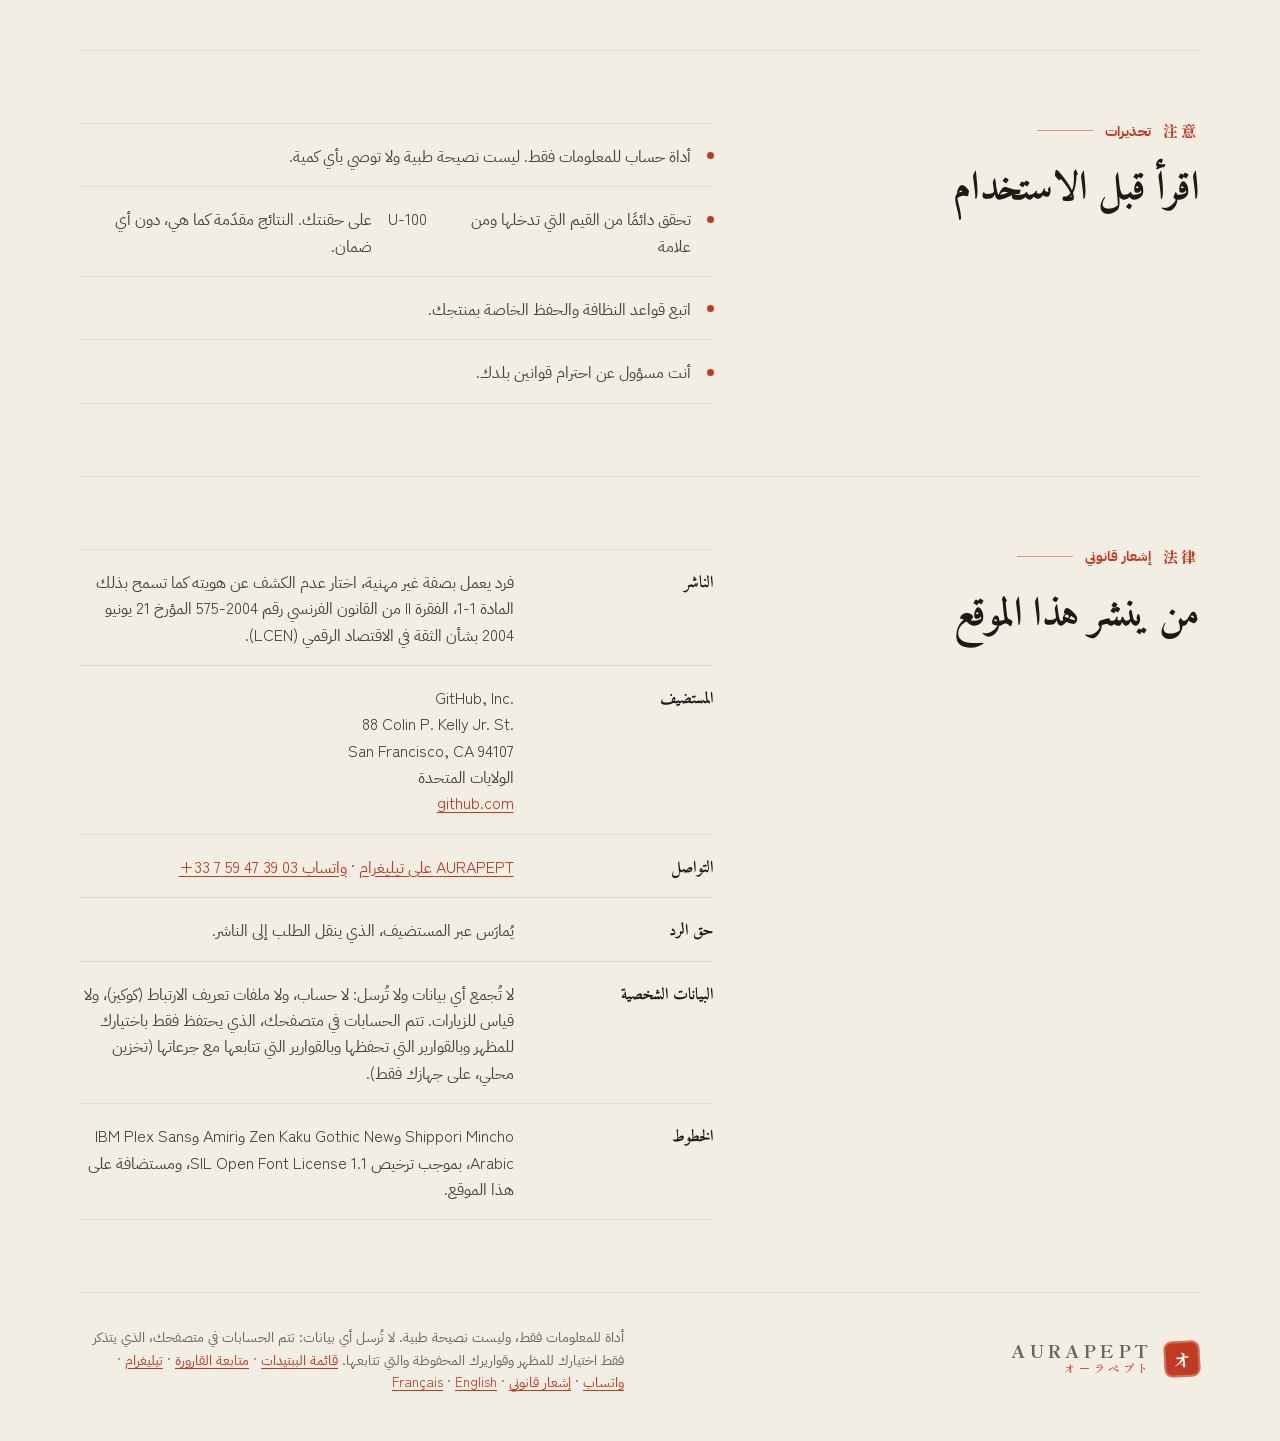
==== commit 19f9aac6: "Calculateur : menu des peptides et menu déroulant du contenu du flacon - Nouvelle étape « Peptide » " ====
--- a/ar/index.html
+++ b/ar/index.html
@@ -141,27 +141,32 @@
         <li class="step">
           <div class="step-top">
             <span class="hanko" aria-hidden="true">一</span>
+            <div><h3 id="lblPep">الببتيد</h3><p id="pepHint">اختياري. اختره من قائمة الببتيدات: تتكيّف قائمة المحتوى معه.</p></div>
+          </div>
+          <div class="step-body">
+            <select class="text-field" id="pep" aria-labelledby="lblPep" aria-describedby="pepHint"><option value="">— اختر من القائمة (اختياري) —</option></select>
+            <a class="pep-link" id="pepLink" href="../peptides/" hidden>عرض بطاقته في القائمة</a>
+          </div>
+        </li>
+        <li class="step">
+          <div class="step-top">
+            <span class="hanko" aria-hidden="true">二</span>
             <div><h3 id="lblVial">محتوى القارورة</h3><p>الكمية المكتوبة على ملصق القارورة.</p></div>
           </div>
           <div class="step-body">
-            <div class="field">
+            <select class="text-field" id="vialPick" aria-labelledby="lblVial"><option value="">— اختر —</option><option value="other">كمية أخرى</option></select>
+            <div class="field" id="vialBox" hidden>
               <input id="vial" type="text" inputmode="decimal" autocomplete="off" value="5" aria-labelledby="lblVial">
               <div class="seg" data-group="vialUnit" role="group" aria-label="وحدة القارورة">
                 <button type="button" data-v="mg" aria-pressed="true">mg</button>
                 <button type="button" data-v="mcg" aria-pressed="false">mcg</button>
               </div>
             </div>
-            <div class="chips">
-              <span class="k">اختصارات</span>
-              <button type="button" class="chip" data-preset="vial" data-value="2" data-unit="mg"><bdi dir="ltr">2 mg</bdi></button>
-              <button type="button" class="chip" data-preset="vial" data-value="5" data-unit="mg"><bdi dir="ltr">5 mg</bdi></button>
-              <button type="button" class="chip" data-preset="vial" data-value="10" data-unit="mg"><bdi dir="ltr">10 mg</bdi></button>
-            </div>
-          </div>
-        </li>
-        <li class="step">
-          <div class="step-top">
-            <span class="hanko" aria-hidden="true">二</span>
+          </div>
+        </li>
+        <li class="step">
+          <div class="step-top">
+            <span class="hanko" aria-hidden="true">三</span>
             <div><h3 id="lblWater">الماء المضاف</h3><p>حجم الماء الذي تحقنه في القارورة.</p></div>
           </div>
           <div class="step-body">
@@ -179,7 +184,7 @@
         </li>
         <li class="step">
           <div class="step-top">
-            <span class="hanko" aria-hidden="true">三</span>
+            <span class="hanko" aria-hidden="true">四</span>
             <div><h3 id="lblDose">الكمية لكل جرعة</h3><p>ما تريد سحبه في كل مرة.</p></div>
           </div>
           <div class="step-body">
@@ -194,7 +199,7 @@
         </li>
         <li class="step">
           <div class="step-top">
-            <span class="hanko" aria-hidden="true">四</span>
+            <span class="hanko" aria-hidden="true">五</span>
             <div><h3>حقنة U-100</h3><p>سعتها الكاملة، المكتوبة على العبوة.</p></div>
           </div>
           <div class="step-body">
--- a/assets/style.css
+++ b/assets/style.css
@@ -308,6 +308,7 @@
   .steps { list-style: none; margin: 0; padding: 0; }
   .step { padding: 24px; display: flex; flex-direction: column; gap: 14px; }
   .step + .step { border-top: 1px solid var(--line); }
+  .step[hidden] { display: none; }
   .step-top { display: flex; gap: 16px; align-items: flex-start; }
   .hanko {
     width: 38px; height: 38px; flex: none; display: grid; place-items: center;
@@ -327,6 +328,7 @@
   }
   .field:focus-within { border-color: var(--sumi); box-shadow: 0 0 0 4px var(--ring); }
   .field.is-invalid { border-color: var(--shu); }
+  .field[hidden] { display: none; }
   .field input {
     flex: 1; min-width: 0; padding: 14px 16px; border: 0; outline: none; background: transparent; color: var(--sumi);
     font: 500 1.5rem/1.2 var(--f-body); font-variant-numeric: tabular-nums;
@@ -471,6 +473,8 @@
     background: var(--field); color: var(--sumi); font: 500 1rem var(--f-body);
   }
   .text-field:focus { outline: none; border-color: var(--sumi); box-shadow: 0 0 0 4px var(--ring); }
+  /* Calculateur et suivi : lien vers la fiche du peptide choisi dans le menu */
+  .pep-link { align-self: flex-start; color: var(--ai); font-size: .88rem; font-weight: 700; text-underline-offset: 3px; }
   /* Champs date et heure : sur iPhone, Safari leur impose une largeur minimale et ignore width: 100%,
      ils dépassaient alors du cadre. On les autorise à rétrécir et on garde une hauteur normale. */
   input.text-field[type="date"], input.text-field[type="datetime-local"] {
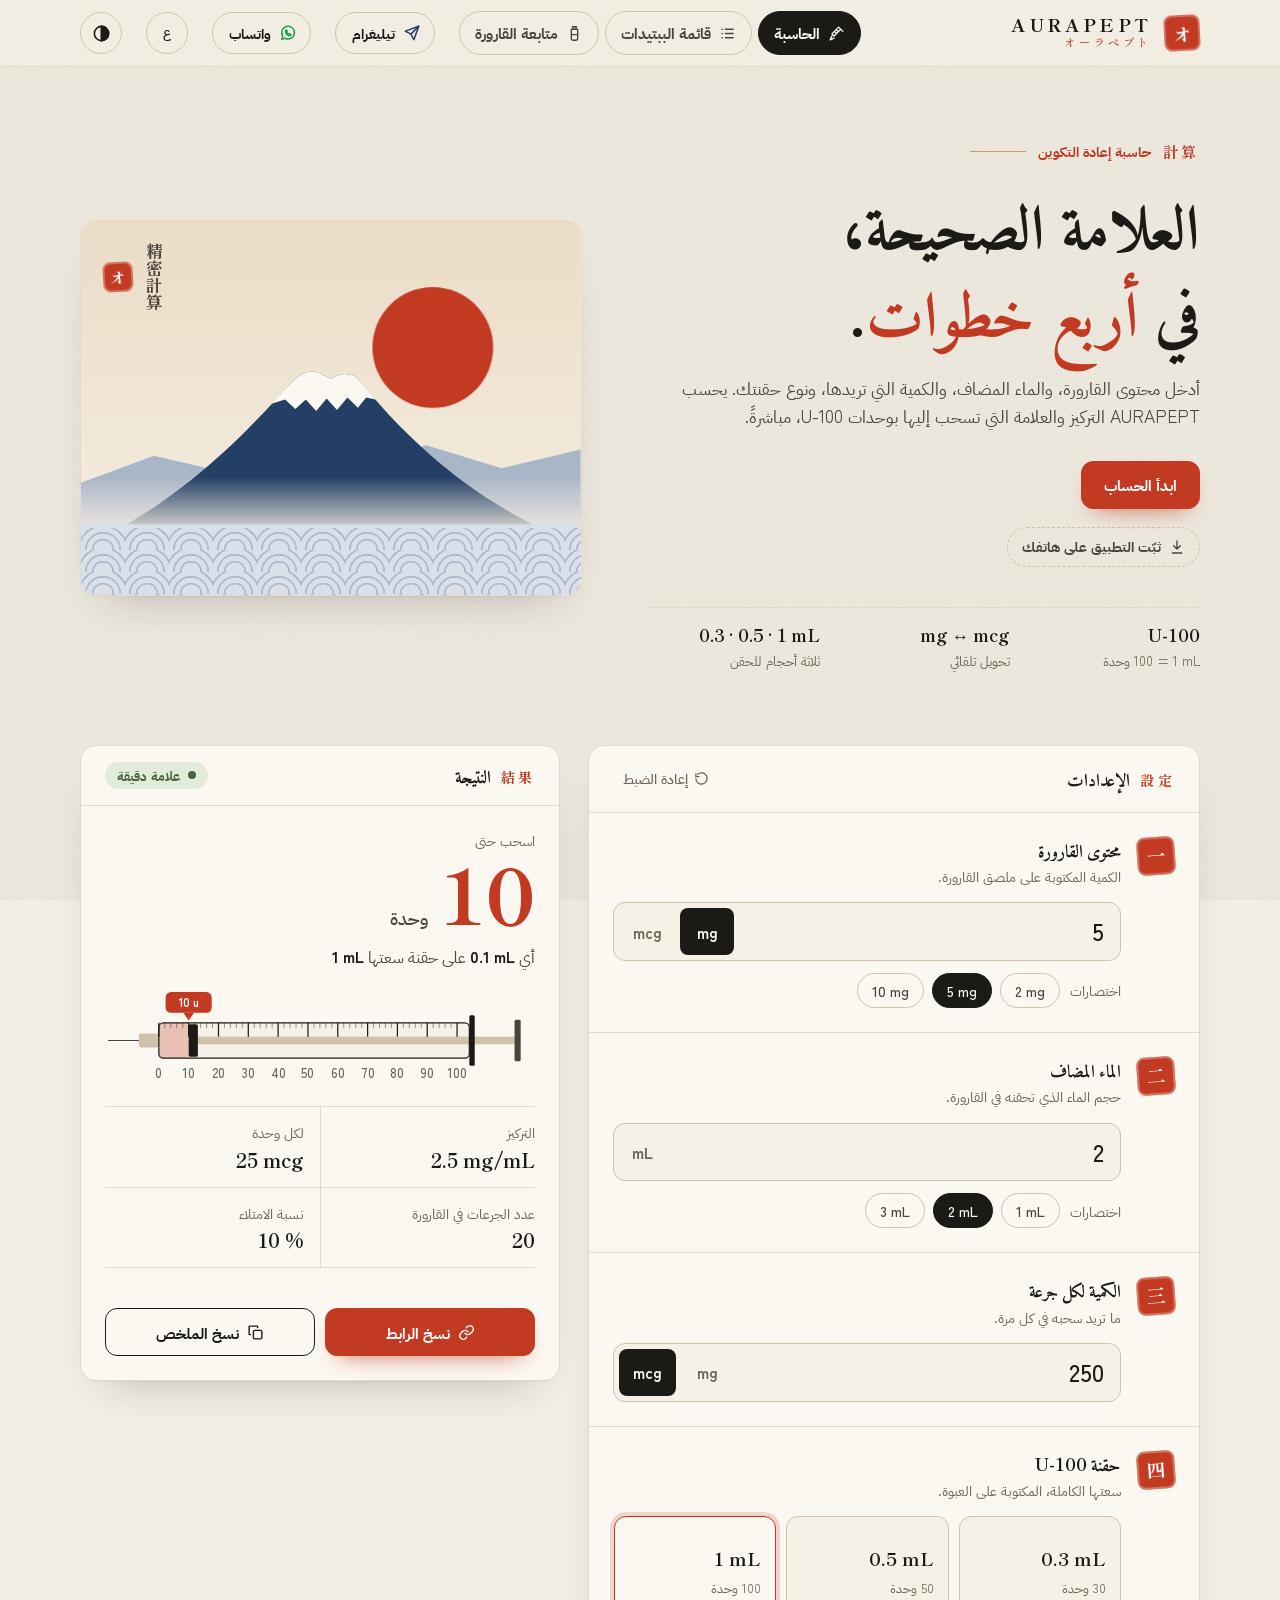
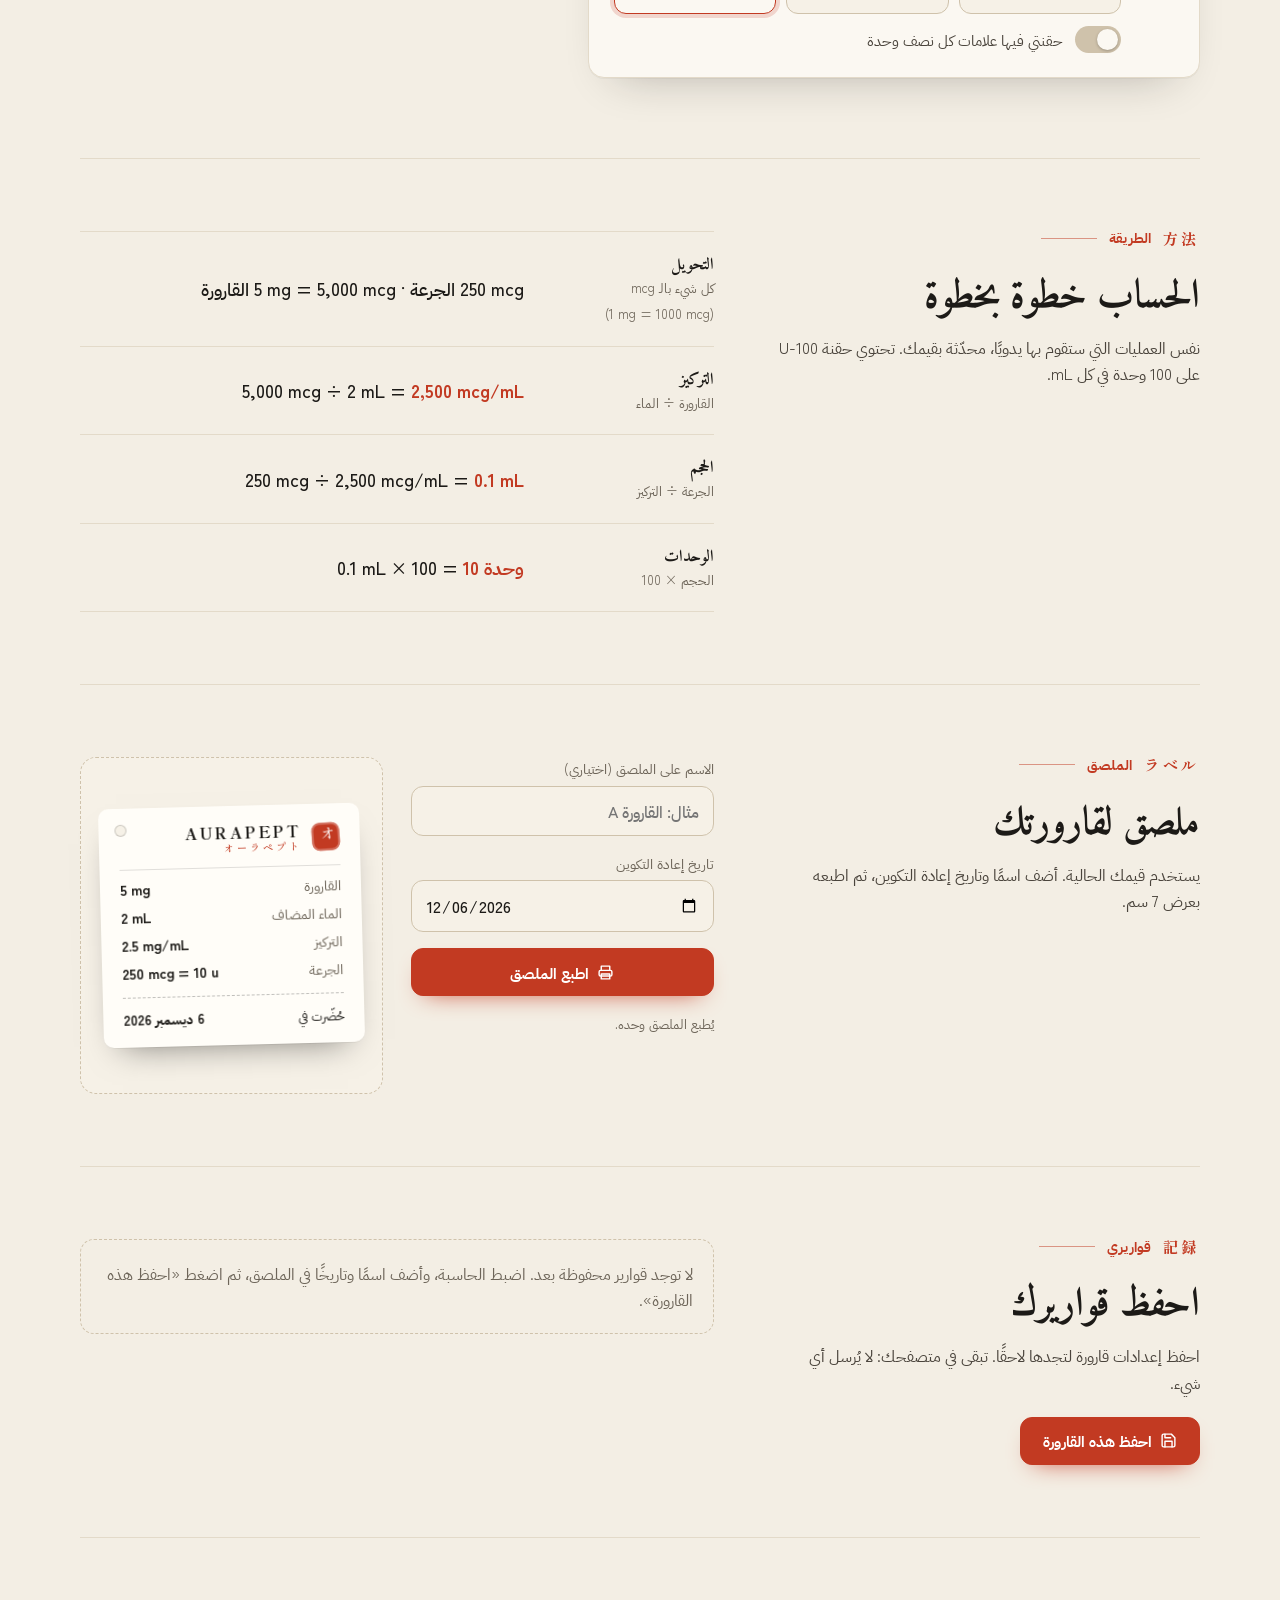
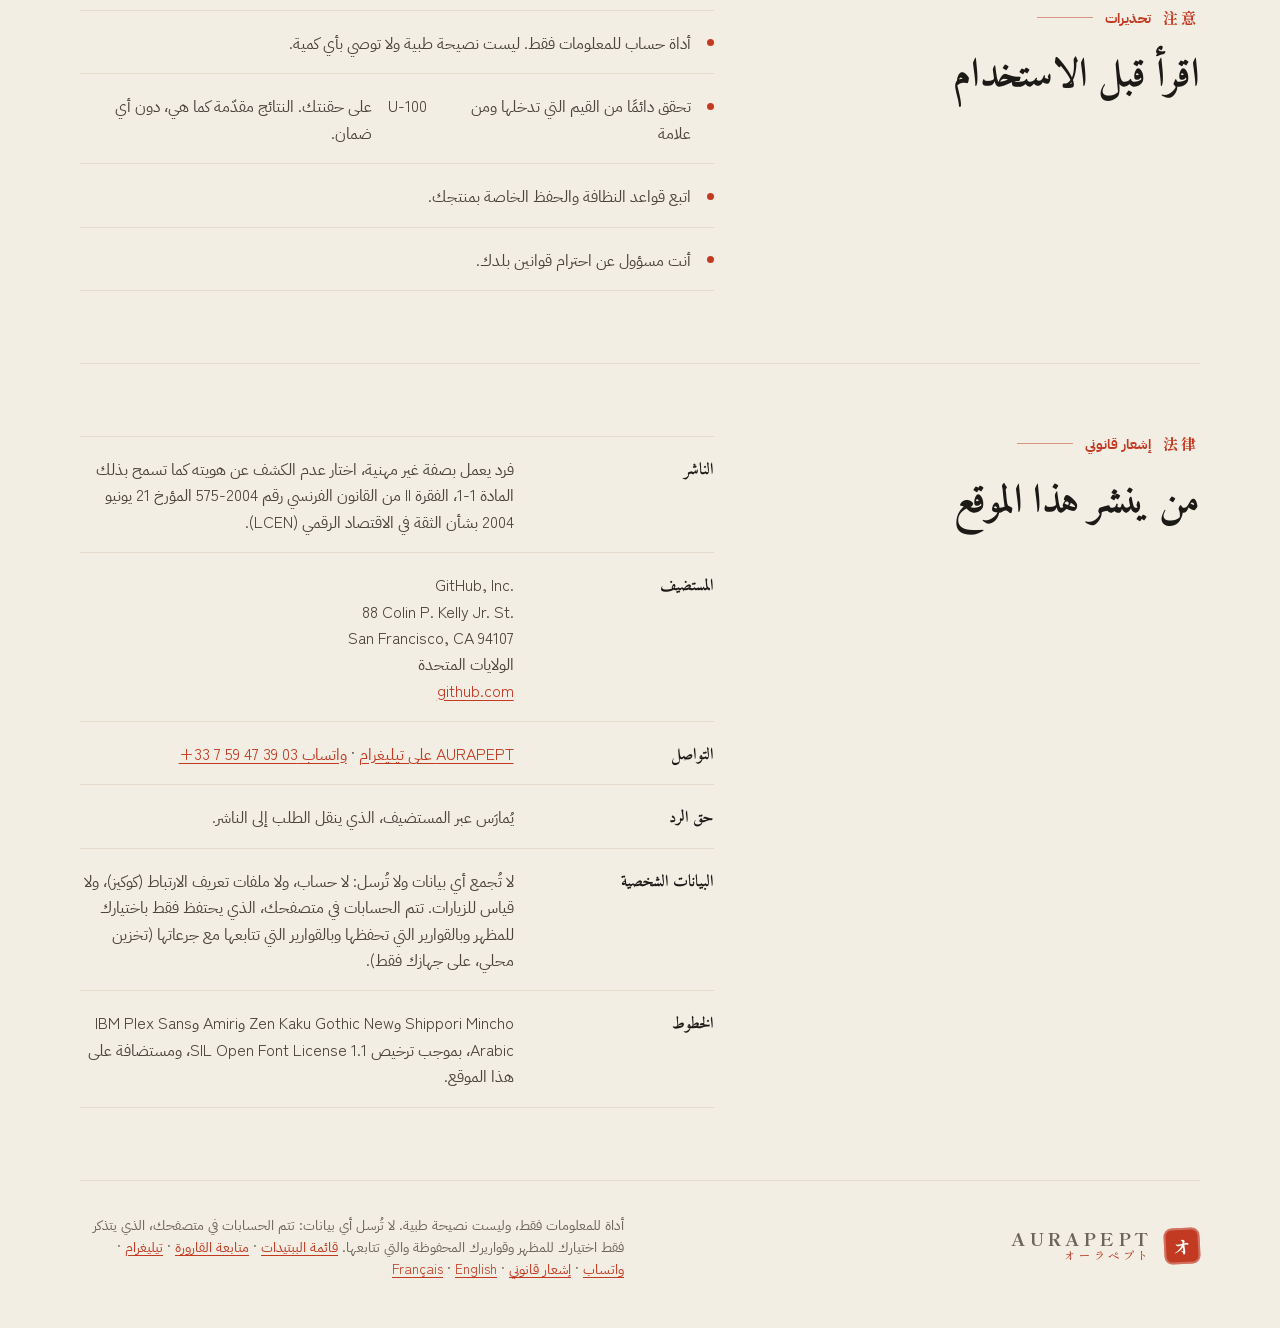
==== commit 6a632134: "Calculateur : retour à la version précédente Annule la modification du calculateur (étape « Peptide " ====
--- a/ar/index.html
+++ b/ar/index.html
@@ -141,32 +141,27 @@
         <li class="step">
           <div class="step-top">
             <span class="hanko" aria-hidden="true">一</span>
-            <div><h3 id="lblPep">الببتيد</h3><p id="pepHint">اختياري. اختره من قائمة الببتيدات: تتكيّف قائمة المحتوى معه.</p></div>
+            <div><h3 id="lblVial">محتوى القارورة</h3><p>الكمية المكتوبة على ملصق القارورة.</p></div>
           </div>
           <div class="step-body">
-            <select class="text-field" id="pep" aria-labelledby="lblPep" aria-describedby="pepHint"><option value="">— اختر من القائمة (اختياري) —</option></select>
-            <a class="pep-link" id="pepLink" href="../peptides/" hidden>عرض بطاقته في القائمة</a>
-          </div>
-        </li>
-        <li class="step">
-          <div class="step-top">
-            <span class="hanko" aria-hidden="true">二</span>
-            <div><h3 id="lblVial">محتوى القارورة</h3><p>الكمية المكتوبة على ملصق القارورة.</p></div>
-          </div>
-          <div class="step-body">
-            <select class="text-field" id="vialPick" aria-labelledby="lblVial"><option value="">— اختر —</option><option value="other">كمية أخرى</option></select>
-            <div class="field" id="vialBox" hidden>
+            <div class="field">
               <input id="vial" type="text" inputmode="decimal" autocomplete="off" value="5" aria-labelledby="lblVial">
               <div class="seg" data-group="vialUnit" role="group" aria-label="وحدة القارورة">
                 <button type="button" data-v="mg" aria-pressed="true">mg</button>
                 <button type="button" data-v="mcg" aria-pressed="false">mcg</button>
               </div>
             </div>
+            <div class="chips">
+              <span class="k">اختصارات</span>
+              <button type="button" class="chip" data-preset="vial" data-value="2" data-unit="mg"><bdi dir="ltr">2 mg</bdi></button>
+              <button type="button" class="chip" data-preset="vial" data-value="5" data-unit="mg"><bdi dir="ltr">5 mg</bdi></button>
+              <button type="button" class="chip" data-preset="vial" data-value="10" data-unit="mg"><bdi dir="ltr">10 mg</bdi></button>
+            </div>
           </div>
         </li>
         <li class="step">
           <div class="step-top">
-            <span class="hanko" aria-hidden="true">三</span>
+            <span class="hanko" aria-hidden="true">二</span>
             <div><h3 id="lblWater">الماء المضاف</h3><p>حجم الماء الذي تحقنه في القارورة.</p></div>
           </div>
           <div class="step-body">
@@ -184,7 +179,7 @@
         </li>
         <li class="step">
           <div class="step-top">
-            <span class="hanko" aria-hidden="true">四</span>
+            <span class="hanko" aria-hidden="true">三</span>
             <div><h3 id="lblDose">الكمية لكل جرعة</h3><p>ما تريد سحبه في كل مرة.</p></div>
           </div>
           <div class="step-body">
@@ -199,7 +194,7 @@
         </li>
         <li class="step">
           <div class="step-top">
-            <span class="hanko" aria-hidden="true">五</span>
+            <span class="hanko" aria-hidden="true">四</span>
             <div><h3>حقنة U-100</h3><p>سعتها الكاملة، المكتوبة على العبوة.</p></div>
           </div>
           <div class="step-body">
--- a/assets/style.css
+++ b/assets/style.css
@@ -308,7 +308,6 @@
   .steps { list-style: none; margin: 0; padding: 0; }
   .step { padding: 24px; display: flex; flex-direction: column; gap: 14px; }
   .step + .step { border-top: 1px solid var(--line); }
-  .step[hidden] { display: none; }
   .step-top { display: flex; gap: 16px; align-items: flex-start; }
   .hanko {
     width: 38px; height: 38px; flex: none; display: grid; place-items: center;
@@ -328,7 +327,6 @@
   }
   .field:focus-within { border-color: var(--sumi); box-shadow: 0 0 0 4px var(--ring); }
   .field.is-invalid { border-color: var(--shu); }
-  .field[hidden] { display: none; }
   .field input {
     flex: 1; min-width: 0; padding: 14px 16px; border: 0; outline: none; background: transparent; color: var(--sumi);
     font: 500 1.5rem/1.2 var(--f-body); font-variant-numeric: tabular-nums;
@@ -473,8 +471,6 @@
     background: var(--field); color: var(--sumi); font: 500 1rem var(--f-body);
   }
   .text-field:focus { outline: none; border-color: var(--sumi); box-shadow: 0 0 0 4px var(--ring); }
-  /* Calculateur et suivi : lien vers la fiche du peptide choisi dans le menu */
-  .pep-link { align-self: flex-start; color: var(--ai); font-size: .88rem; font-weight: 700; text-underline-offset: 3px; }
   /* Champs date et heure : sur iPhone, Safari leur impose une largeur minimale et ignore width: 100%,
      ils dépassaient alors du cadre. On les autorise à rétrécir et on garde une hauteur normale. */
   input.text-field[type="date"], input.text-field[type="datetime-local"] {
